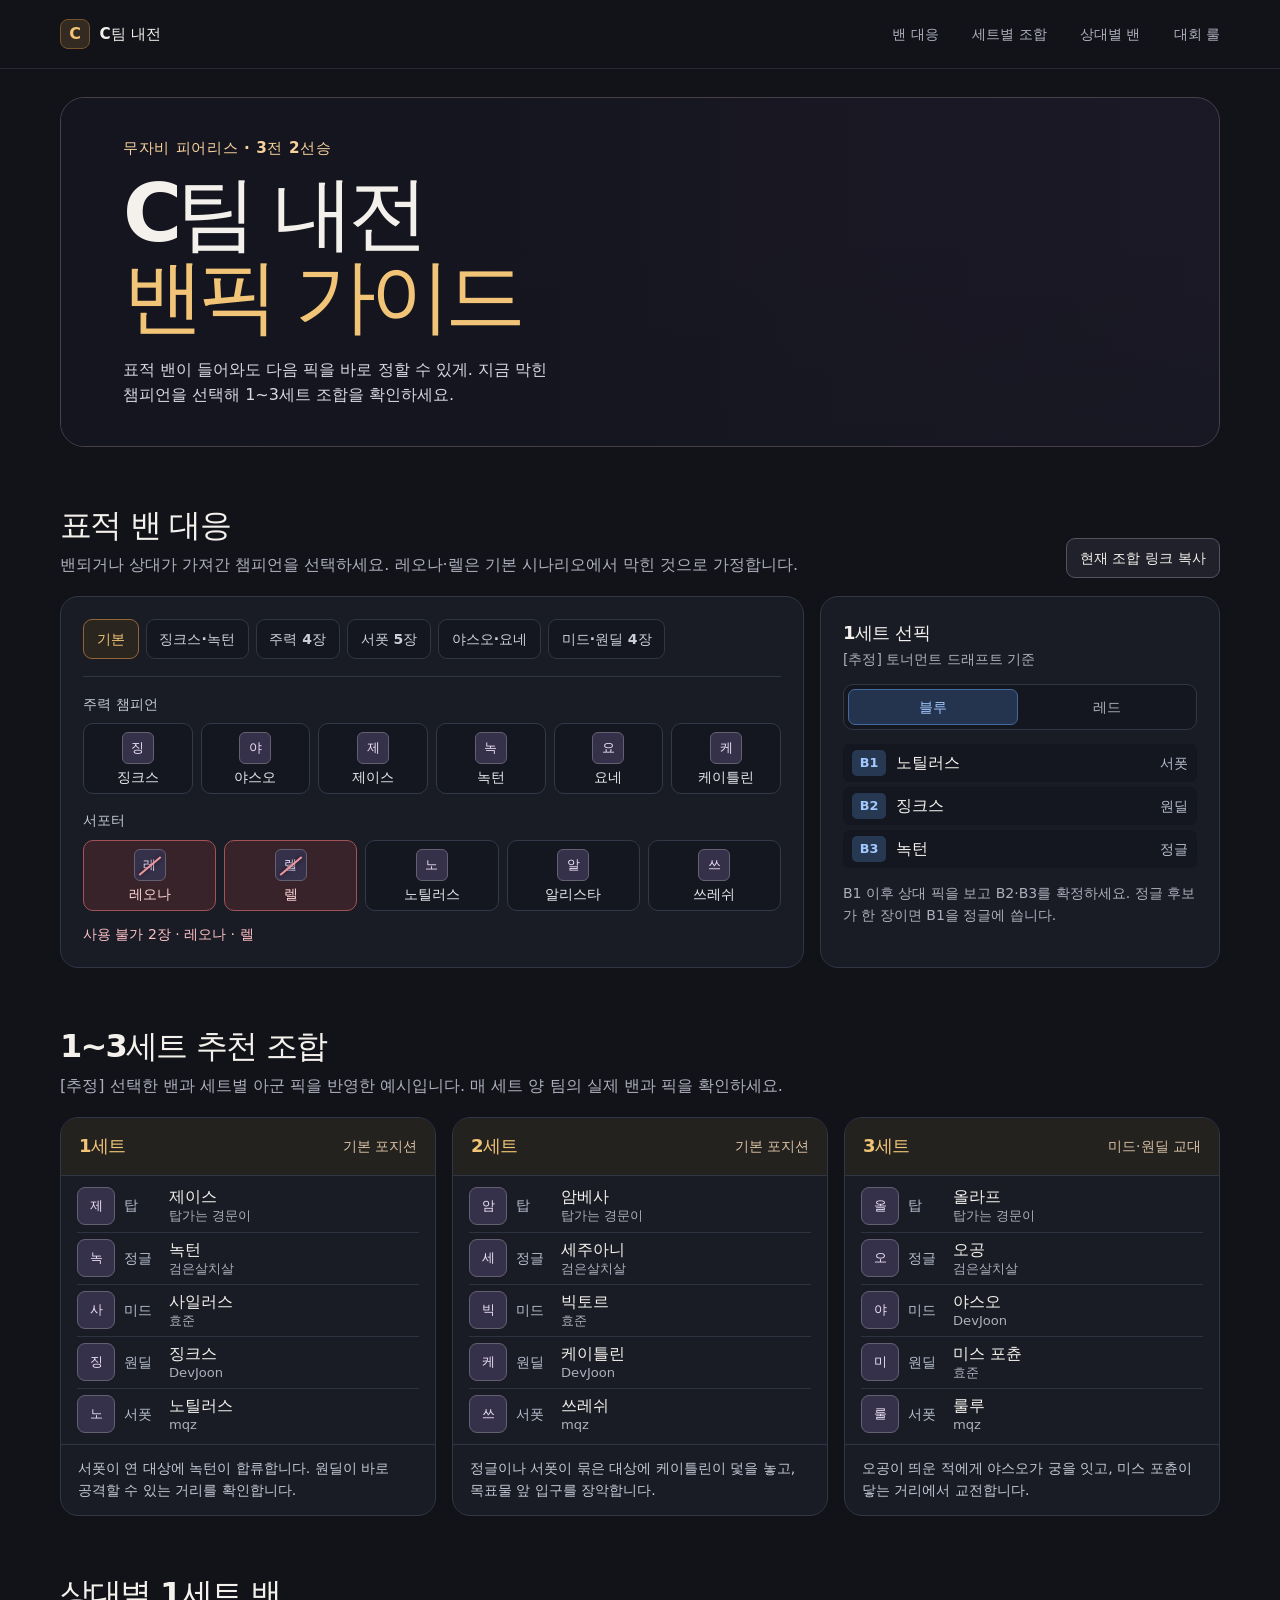
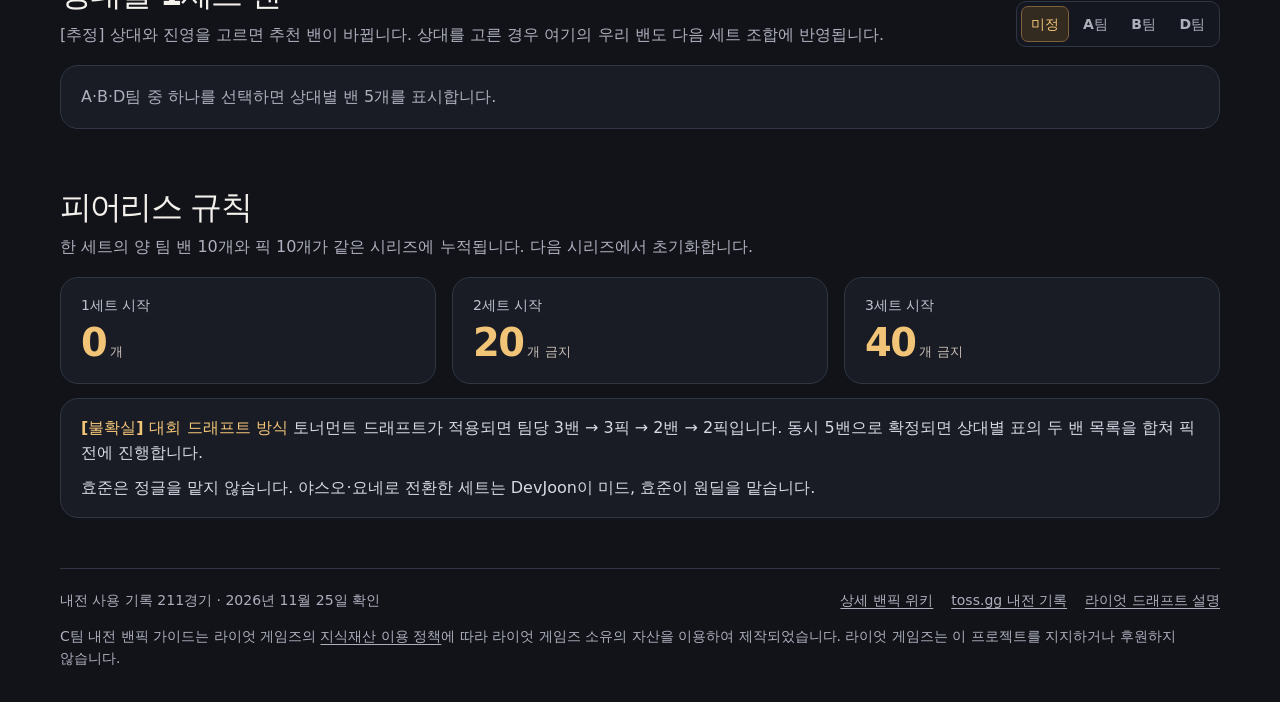
==== index.html @ bf9c8294 "Publish interactive C-team draft guide" ====
<!doctype html>
<html lang="ko">
<head>
  <meta charset="utf-8">
  <meta name="viewport" content="width=device-width, initial-scale=1">
  <meta name="description" content="C팀 내전 무자비 피어리스 밴픽 가이드. 표적 밴에 따른 대체 픽과 블루·레드 선픽, 3세트 조합을 확인하세요.">
  <meta name="theme-color" content="#111319">
  <title>C팀 내전 밴픽 가이드</title>
  <link rel="stylesheet" href="./styles.css">
  <script type="module" src="./app.mjs"></script>
</head>
<body>
  <header class="site-header">
    <div class="container header-inner">
      <a href="#top" class="wordmark"><span class="team-symbol" aria-hidden="true">C</span> C팀 내전</a>
      <nav aria-label="페이지 목차">
        <a href="#simulator">밴 대응</a>
        <a href="#lineups">세트별 조합</a>
        <a href="#opponents">상대별 밴</a>
        <a href="#rules">대회 룰</a>
      </nav>
    </div>
  </header>

  <main id="top" class="container">
    <section class="hero" aria-labelledby="hero-title">
      <div class="hero-copy">
        <p class="hero-label">무자비 피어리스 · 3전 2선승</p>
        <h1 id="hero-title">C팀 내전<br><span>밴픽 가이드</span></h1>
        <p class="hero-description">표적 밴이 들어와도 다음 픽을 바로 정할 수 있게. 지금 막힌 챔피언을 선택해 1~3세트 조합을 확인하세요.</p>
      </div>
    </section>

    <section class="section" id="simulator" aria-labelledby="sim-title">
      <div class="section-heading">
        <div>
          <h2 id="sim-title">표적 밴 대응</h2>
          <p>밴되거나 상대가 가져간 챔피언을 선택하세요. 레오나·렐은 기본 시나리오에서 막힌 것으로 가정합니다.</p>
        </div>
        <button type="button" class="button button-outline" id="share">현재 조합 링크 복사</button>
      </div>

      <div class="sim-grid">
        <div class="panel controls">
          <div class="preset-bar" id="presets" aria-label="밴 상황 예시"></div>
          <fieldset><legend>주력 챔피언</legend><div id="target-controls" class="champ-controls wide-controls"></div></fieldset>
          <fieldset><legend>서포터</legend><div id="support-controls" class="champ-controls"></div></fieldset>
          <p class="selection-status" id="selection-status" aria-live="polite"></p>
        </div>

        <aside class="panel draft-order" aria-labelledby="order-title">
          <div>
            <h3 id="order-title">1세트 선픽</h3>
            <p class="small muted">[추정] 토너먼트 드래프트 기준</p>
          </div>
          <fieldset><legend class="sr-only">우리 진영</legend><div id="side-controls" class="segmented"></div></fieldset>
          <div id="first-picks"></div>
          <p id="pick-note" class="small muted"></p>
        </aside>
      </div>
      <p id="share-status" class="small muted share-status" role="status"></p>
    </section>

    <section class="section" id="lineups" aria-labelledby="lineups-title">
      <div class="section-heading">
        <div>
          <h2 id="lineups-title">1~3세트 추천 조합</h2>
          <p>[추정] 선택한 밴과 세트별 아군 픽을 반영한 예시입니다. 매 세트 양 팀의 실제 밴과 픽을 확인하세요.</p>
        </div>
      </div>
      <div id="plan" class="plan-grid"></div>
    </section>

    <section class="section opponent-section" id="opponents" aria-labelledby="opponents-title">
      <div class="section-heading">
        <div>
          <h2 id="opponents-title">상대별 1세트 밴</h2>
          <p>[추정] 상대와 진영을 고르면 추천 밴이 바뀝니다. 상대를 고른 경우 여기의 우리 밴도 다음 세트 조합에 반영됩니다.</p>
        </div>
        <fieldset><legend class="sr-only">상대 팀</legend><div id="opponent-controls" class="segmented opponents"></div></fieldset>
      </div>
      <div class="panel opponent-panel" id="opponent-bans"></div>
    </section>

    <section class="section rules-section" id="rules" aria-labelledby="rules-title">
      <div class="section-heading">
        <div>
          <h2 id="rules-title">피어리스 규칙</h2>
          <p>한 세트의 양 팀 밴 10개와 픽 10개가 같은 시리즈에 누적됩니다. 다음 시리즈에서 초기화합니다.</p>
        </div>
      </div>
      <div class="rules-grid">
        <div class="panel rule-count"><span>1세트 시작</span><strong>0<span>개</span></strong></div>
        <div class="panel rule-count"><span>2세트 시작</span><strong>20<span>개 금지</span></strong></div>
        <div class="panel rule-count"><span>3세트 시작</span><strong>40<span>개 금지</span></strong></div>
      </div>
      <div class="panel rule-detail">
        <p><strong>[불확실] 대회 드래프트 방식</strong> 토너먼트 드래프트가 적용되면 팀당 3밴 → 3픽 → 2밴 → 2픽입니다. 동시 5밴으로 확정되면 상대별 표의 두 밴 목록을 합쳐 픽 전에 진행합니다.</p>
        <p>효준은 정글을 맡지 않습니다. 야스오·요네로 전환한 세트는 DevJoon이 미드, 효준이 원딜을 맡습니다.</p>
      </div>
    </section>
    <noscript>밴 대응 시뮬레이터를 사용하려면 브라우저에서 JavaScript를 켜 주세요.</noscript>
  </main>

  <footer class="container footer">
    <p>내전 사용 기록 211경기 · 2026년 11월 25일 확인</p>
    <div class="source-links">
      <a href="https://github.com/mqzkim/c-team-draft/blob/main/guide.md">상세 밴픽 위키</a>
      <a href="https://toss-gg.pages.dev/sr">toss.gg 내전 기록</a>
      <a href="https://www.leagueoflegends.com/en-sg/news/dev/dev-the-return-of-ranked-5s/">라이엇 드래프트 설명</a>
    </div>
    <p class="asset-notice">C팀 내전 밴픽 가이드는 라이엇 게임즈의 <a href="https://www.riotgames.com/ko/legal">지식재산 이용 정책</a>에 따라 라이엇 게임즈 소유의 자산을 이용하여 제작되었습니다. 라이엇 게임즈는 이 프로젝트를 지지하거나 후원하지 않습니다.</p>
  </footer>
</body>
</html>
---- styles.css ----
:root {
  color-scheme: dark;
  --background: #111319;
  --panel: #191c25;
  --panel-deep: #141720;
  --line: #303644;
  --ink: #f4f1ec;
  --muted: #aeafbd;
  --gold: #f2c477;
  --gold-soft: #d7a967;
  --blue: #a2c8ff;
  --red: #ffadb4;
  --radius: 18px;
  font-family: Pretendard, "Noto Sans KR", "Apple SD Gothic Neo", "Malgun Gothic", system-ui, sans-serif;
  background: var(--background);
  color: var(--ink);
  font-size: 100%;
  font-synthesis: none;
}
*, *::before, *::after { box-sizing: border-box; }
html { scroll-behavior: smooth; scroll-padding-top: 1.25rem; }
body { margin: 0; line-height: 1.6; }
p, h1, h2, h3, ul, ol { margin: 0; }
fieldset { padding: 0; margin: 0; border: 0; min-inline-size: 0; }
legend { padding: 0; }
button { font: inherit; color: inherit; cursor: pointer; }
a { color: inherit; text-underline-offset: .22em; }
:focus-visible { outline: 2px solid var(--gold); outline-offset: 4px; }
.container { width: min(1160px, calc(100% - 64px)); margin-inline: auto; }
.sr-only { position: absolute; width: 1px; height: 1px; padding: 0; margin: -1px; clip-path: inset(50%); overflow: hidden; white-space: nowrap; border: 0; }
.site-header { min-height: 68px; border-bottom: 1px solid #252a34; }
.header-inner { min-height: inherit; display: flex; align-items: center; justify-content: space-between; gap: 18px; }
.wordmark { display: inline-flex; align-items: center; gap: .6rem; font-size: .95rem; font-weight: 780; text-decoration: none; white-space: nowrap; }
.team-symbol { display: grid; place-content: center; width: 30px; height: 30px; background: #332b21; color: var(--gold); border: 1px solid #77542c; border-radius: 8px; font-size: 1rem; font-weight: 900; }
.site-header nav { display: flex; align-items: center; gap: clamp(12px, 2.6vw, 34px); font-size: .875rem; }
.site-header nav a { color: var(--muted); text-decoration: none; white-space: nowrap; }
.site-header nav a:hover { color: var(--ink); }
.hero {
  margin-top: 28px; min-height: 335px; display: flex; align-items: center; position: relative; isolation: isolate;
  overflow: hidden; border: 1px solid #47404b; border-radius: 24px;
  background: #1b1926;
}
.hero::before {
  content: ""; position: absolute; z-index: -2; inset: 0 0 0 28%;
  background: url("https://ddragon.leagueoflegends.com/cdn/img/champion/splash/Jinx_0.jpg") 72% 37% / cover no-repeat;
}
.hero::after {
  content: ""; position: absolute; z-index: -1; inset: 0;
  background: linear-gradient(90deg, #14151e 3%, #14151ef0 34%, #14151e53 68%, #14151e0a 100%),
    linear-gradient(0deg, #1617229c, #1617220c 58%);
}
.hero-copy { padding: 38px clamp(24px, 5vw, 62px); }
.hero-label { color: #f7d29d; font-weight: 670; letter-spacing: .04em; font-size: .95rem; margin-bottom: 12px; }
.hero h1 { font-size: clamp(2.7rem, 6.3vw, 5.3rem); letter-spacing: -.075em; line-height: 1.02; font-weight: 850; }
.hero h1 span { color: var(--gold); }
.hero-description { max-width: 430px; margin-top: 20px; color: #d9d8e3; font-size: 1rem; word-break: keep-all; }
.section { margin-top: 58px; }
.section-heading { display: flex; align-items: end; justify-content: space-between; gap: 16px; margin-bottom: 18px; }
h2 { font-size: clamp(1.5rem, 3vw, 2rem); line-height: 1.25; letter-spacing: -.055em; font-weight: 820; }
.section-heading p { margin-top: .45rem; color: var(--muted); word-break: keep-all; }
.panel { background: var(--panel); border: 1px solid var(--line); border-radius: var(--radius); }
.sim-grid { display: grid; grid-template-columns: minmax(0, 1.86fr) minmax(0, 1fr); gap: 16px; }
.controls, .draft-order { padding: 22px; }
.preset-bar { display: flex; flex-wrap: wrap; gap: 7px; padding-bottom: 17px; margin-bottom: 16px; border-bottom: 1px solid var(--line); }
.button { display: inline-flex; align-items: center; justify-content: center; gap: .4rem; min-height: 40px; padding: .35rem .8rem; border-radius: 9px; font-size: .875rem; font-weight: 700; }
.button-outline { border: 1px solid #555262; background: #21212b; white-space: nowrap; }
.button-outline:hover { border-color: var(--gold-soft); }
.preset { border: 1px solid var(--line); background: var(--panel-deep); color: #cdd0db; }
.preset:hover, .preset[aria-pressed="true"] { border-color: #916637; color: var(--gold); background: #2b251f; }
.controls fieldset + fieldset { margin-top: 15px; }
.controls legend { margin-bottom: 8px; font-size: .875rem; font-weight: 700; color: #c4c9d6; }
.champ-controls { display: grid; grid-template-columns: repeat(5, minmax(0, 1fr)); gap: 8px; }
.wide-controls { grid-template-columns: repeat(6, minmax(0, 1fr)); }
.champ-toggle { display: flex; flex-direction: column; align-items: center; justify-content: center; gap: 5px; padding: 8px 2px 6px; min-height: 71px; min-width: 0; background: var(--panel-deep); border: 1px solid #333948; border-radius: 10px; color: #e6e8ee; line-height: 1.25; font-size: .875rem; font-weight: 680; }
.champ-toggle:hover { border-color: var(--gold-soft); }
.champ-toggle[aria-pressed="true"] { border-color: #a25358; background: #372329; color: #ffd5d7; }
.champ-toggle[aria-pressed="true"] .portrait::after { content: ""; position: absolute; background: #f1979e; height: 2px; left: 1px; right: 1px; top: 50%; transform: rotate(-40deg); box-shadow: 0 0 4px #1b0c16; }
.portrait { display: grid; place-items: center; position: relative; flex: none; width: 38px; height: 38px; overflow: hidden; background: #36314a; color: #efe1fa; border: 1px solid #656071; border-radius: 8px; font-size: .825rem; font-weight: 700; }
.champ-toggle .portrait, .ban-item .portrait { width: 32px; height: 32px; border-radius: 6px; }
.portrait img { position: absolute; inset: 0; width: 100%; height: 100%; object-fit: cover; }
.selection-status { margin-top: 12px; color: #ffc0c5; font-size: .875rem; }
.draft-order { display: flex; flex-direction: column; gap: 14px; }
h3 { color: var(--ink); font-size: 1.125rem; letter-spacing: -.035em; font-weight: 780; }
.small { font-size: .875rem; }
.muted { color: var(--muted); }
.segmented { display: flex; flex-wrap: wrap; padding: 4px; gap: 4px; border: 1px solid var(--line); border-radius: 10px; background: var(--panel-deep); }
.segmented button { flex: 1; min-height: 36px; border: 1px solid transparent; border-radius: 7px; background: transparent; color: var(--muted); font-weight: 740; font-size: .875rem; padding: .2rem .55rem; white-space: nowrap; }
.segmented button:hover { color: var(--ink); }
.segmented [aria-pressed="true"] { color: var(--gold); border-color: #80623d; background: #332a20; }
.segmented [data-side="blue"][aria-pressed="true"] { color: var(--blue); border-color: #436a9d; background: #24334e; }
.segmented [data-side="red"][aria-pressed="true"] { color: var(--red); border-color: #8b515d; background: #3b2734; }
.pick-order { list-style: none; padding: 0; display: grid; gap: 5px; }
.pick-order li { display: flex; align-items: center; gap: 10px; min-height: 38px; padding: 5px 9px; background: var(--panel-deep); border-radius: 7px; }
.slot { background: #273853; color: var(--blue); font-weight: 740; font-size: .8rem; width: 34px; padding: 3px; border-radius: 5px; text-align: center; flex: none; }
.slot.red { background: #462c39; color: var(--red); }
.pick-order .lane-name { margin-left: auto; text-align: right; }
.share-status:empty { display: none; }
.share-status { margin-top: .55rem; }
.share-field { width: min(100%, 32rem); padding: .5rem .65rem; background: var(--panel-deep); color: var(--ink); border: 1px solid var(--line); border-radius: 8px; font: inherit; }
.plan-grid { display: grid; grid-template-columns: repeat(3, minmax(0, 1fr)); gap: 16px; }
.lineup { overflow: hidden; min-width: 0; display: flex; flex-direction: column; }
.lineup header { display: flex; color: var(--gold); align-items: center; justify-content: space-between; gap: 8px; padding: 14px 18px; border-bottom: 1px solid var(--line); background: #24221f; }
.lineup h3 { color: var(--gold); }
.lineup header span { color: #d9c2a5; font-size: .875rem; }
.lineup ul { list-style: none; padding: 4px 16px; }
.lineup li { display: flex; align-items: center; gap: 9px; min-height: 52px; padding: 6px 0; }
.lineup li + li { border-top: 1px solid #2e3341; }
.lane-name { color: #b8bece; font-size: .875rem; flex: none; }
.lineup .lane-name { min-width: 2.25rem; }
.pick-copy { min-width: 0; display: flex; flex-direction: column; justify-content: center; line-height: 1.35; }
.pick-copy strong { font-size: .98rem; word-break: keep-all; }
.pick-copy small { color: var(--muted); font-size: .82rem; overflow-wrap: anywhere; }
.lineup-note { padding: 12px 17px 14px; margin-top: auto; color: #c4c8d5; font-size: .875rem; border-top: 1px solid var(--line); word-break: keep-all; }
.opponent-panel { display: grid; grid-template-columns: 1fr 1fr; padding: 18px 20px; gap: 16px 24px; }
.opponent-panel.no-opponent { grid-template-columns: 1fr; }
.opponent-panel .opponent-note { grid-column: 1 / -1; color: var(--muted); word-break: keep-all; }
.ban-group + .ban-group { border-left: 1px solid var(--line); padding-left: 24px; }
.ban-list { display: flex; flex-wrap: wrap; list-style: none; gap: 7px; margin-top: 10px; padding: 0; }
.ban-item { display: inline-flex; align-items: center; gap: 8px; font-size: .875rem; background: var(--panel-deep); padding: 5px 8px 5px 5px; border: 1px solid var(--line); border-radius: 8px; }
.rules-grid { display: grid; grid-template-columns: repeat(3, minmax(0, 1fr)); gap: 16px; }
.rule-count { padding: 16px 20px; display: grid; gap: 2px; }
.rule-count > span { color: #bec2d0; font-size: .875rem; }
.rule-count strong { color: var(--gold); font-size: clamp(1.7rem, 3vw, 2.5rem); line-height: 1.25; letter-spacing: -.04em; }
.rule-count strong span { font-size: .84rem; font-weight: 600; color: #c9c0b7; margin-left: .25rem; letter-spacing: normal; }
.rule-detail { margin-top: 14px; padding: 16px 20px; color: #d6d8e3; word-break: keep-all; }
.rule-detail p + p { margin-top: 9px; }
.rule-detail strong { color: var(--gold); }
.footer { display: flex; flex-wrap: wrap; align-items: start; justify-content: space-between; gap: 14px 30px; margin-top: 50px; padding: 20px 0 32px; border-top: 1px solid var(--line); color: var(--muted); font-size: .875rem; }
.source-links { display: flex; flex-wrap: wrap; gap: 4px 18px; }
.asset-notice { flex-basis: 100%; word-break: keep-all; }

@media (max-width: 870px) {
  .container { width: calc(100% - 36px); }
  .sim-grid { grid-template-columns: minmax(0, 1.65fr) minmax(0, 1fr); gap: 12px; }
  .controls, .draft-order { padding: 15px; }
  .plan-grid { gap: 10px; }
  .lineup ul { padding-inline: 10px; }
  .lineup li { gap: 6px; }
}
@media (max-width: 680px) {
  .container { width: calc(100% - 28px); }
  .site-header { min-height: 55px; }
  .header-inner { gap: 9px; }
  .wordmark { gap: .35rem; font-size: .82rem; }
  .team-symbol { width: 24px; height: 24px; }
  .site-header nav { gap: 9px; font-size: .75rem; }
  .hero { margin-top: 18px; min-height: 288px; border-radius: 16px; }
  .hero-copy { padding: 24px 18px; }
  .hero::before { inset: 0; background-position: 66% 40%; }
  .hero::after { background: linear-gradient(90deg, #14151eef 7%, #14151eb0 47%, #14151e28), linear-gradient(0deg, #14151ed6, transparent 74%); }
  .hero-label { font-size: .85rem; }
  .hero-description { max-width: 270px; font-size: .9375rem; }
  .section { margin-top: 42px; }
  .section-heading { flex-wrap: wrap; align-items: start; gap: 10px; margin-bottom: 14px; }
  .section-heading p { font-size: .9375rem; }
  .sim-grid, .plan-grid { grid-template-columns: 1fr; gap: 12px; }
  .controls, .draft-order { padding: 15px 12px; }
  .champ-controls { gap: 5px; }
  .champ-toggle { font-size: .81rem; }
  .lineup ul { padding-inline: 15px; }
  .lineup li { gap: 9px; }
  .opponent-panel { grid-template-columns: 1fr; padding: 16px 14px; }
  .ban-group + .ban-group { padding: 12px 0 0; border-left: 0; border-top: 1px solid var(--line); }
  .rules-grid { gap: 6px; }
  .rule-count { padding: 10px 9px; }
  .rule-count strong span { font-size: .75rem; }
  .footer { flex-direction: column; margin-top: 38px; }
}
@media (max-width: 360px) {
  .container { width: calc(100% - 20px); }
  .site-header nav { gap: 5px; }
  .team-symbol { display: none; }
  .controls, .draft-order { padding-inline: 9px; }
}
@media (max-width: 475px) {
  .wide-controls { grid-template-columns: repeat(3, minmax(0, 1fr)); }
}
@media (prefers-reduced-motion: reduce) { html { scroll-behavior: auto; } }
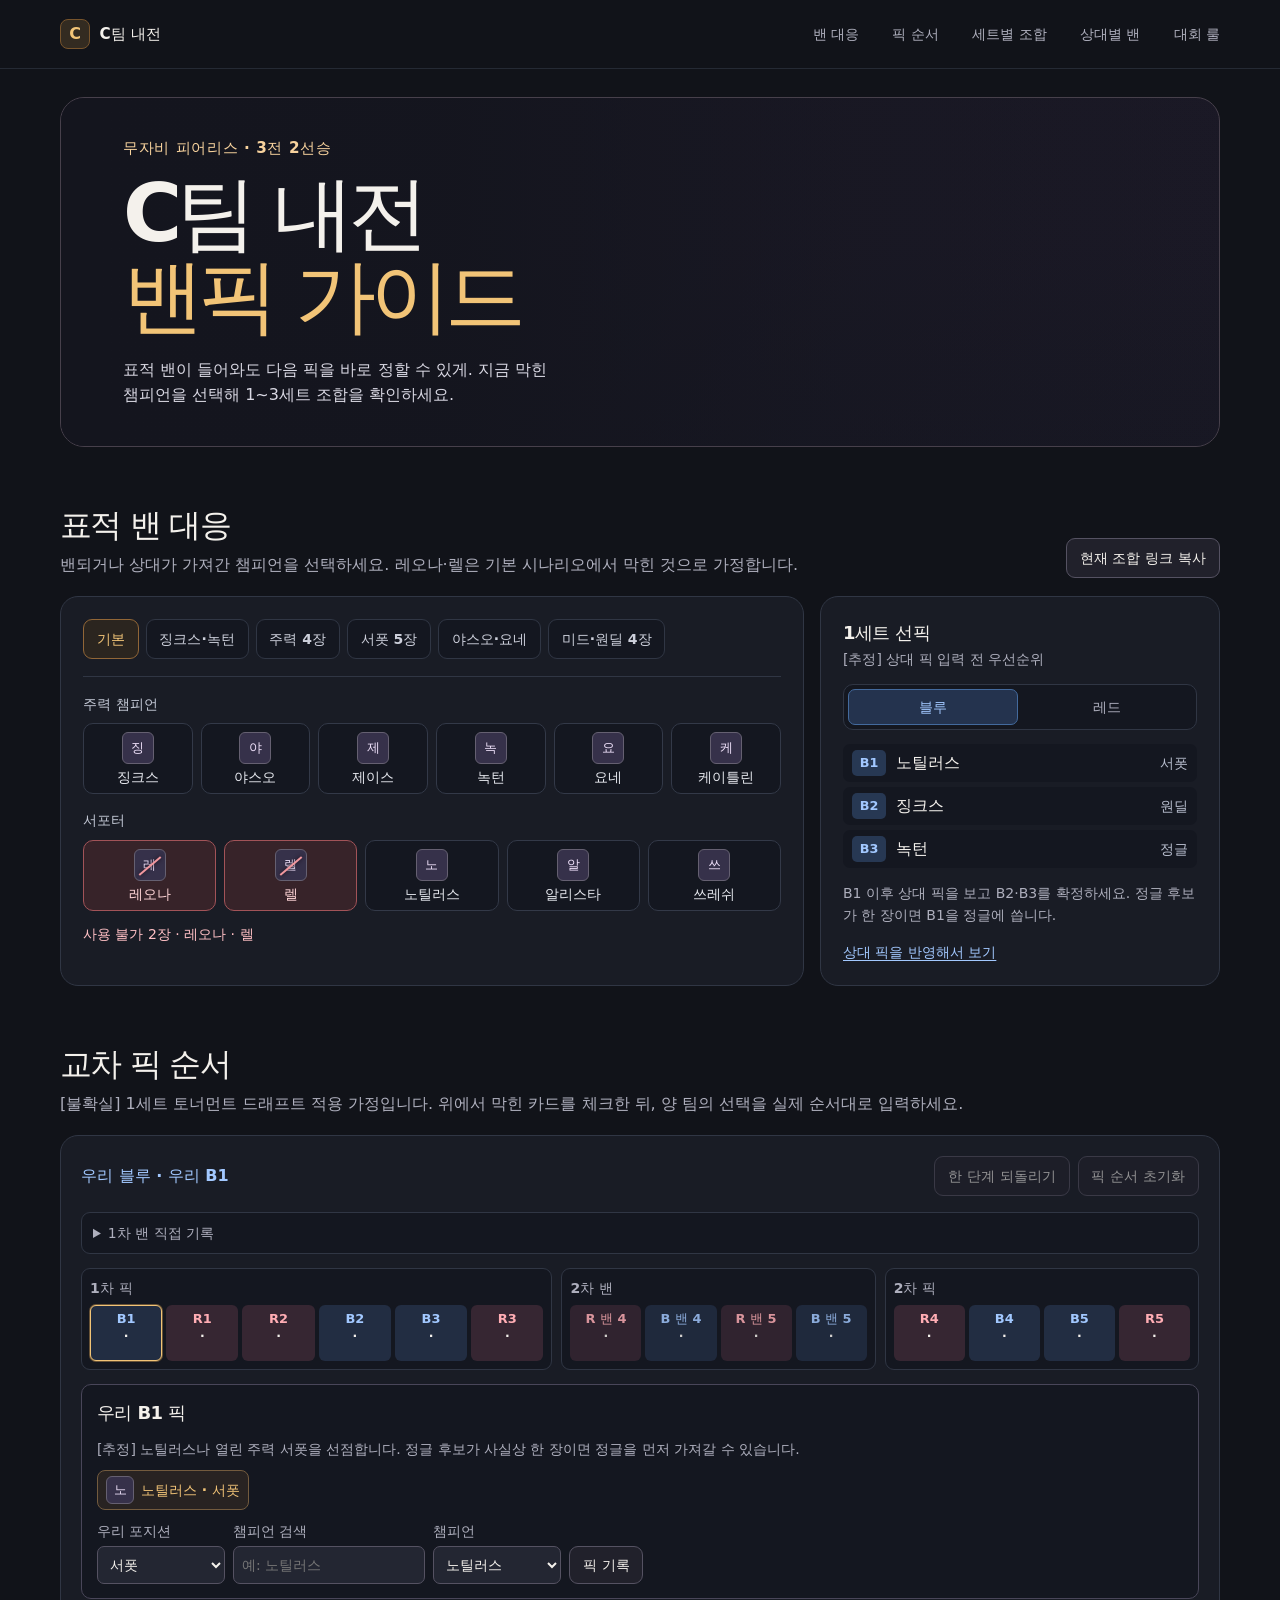
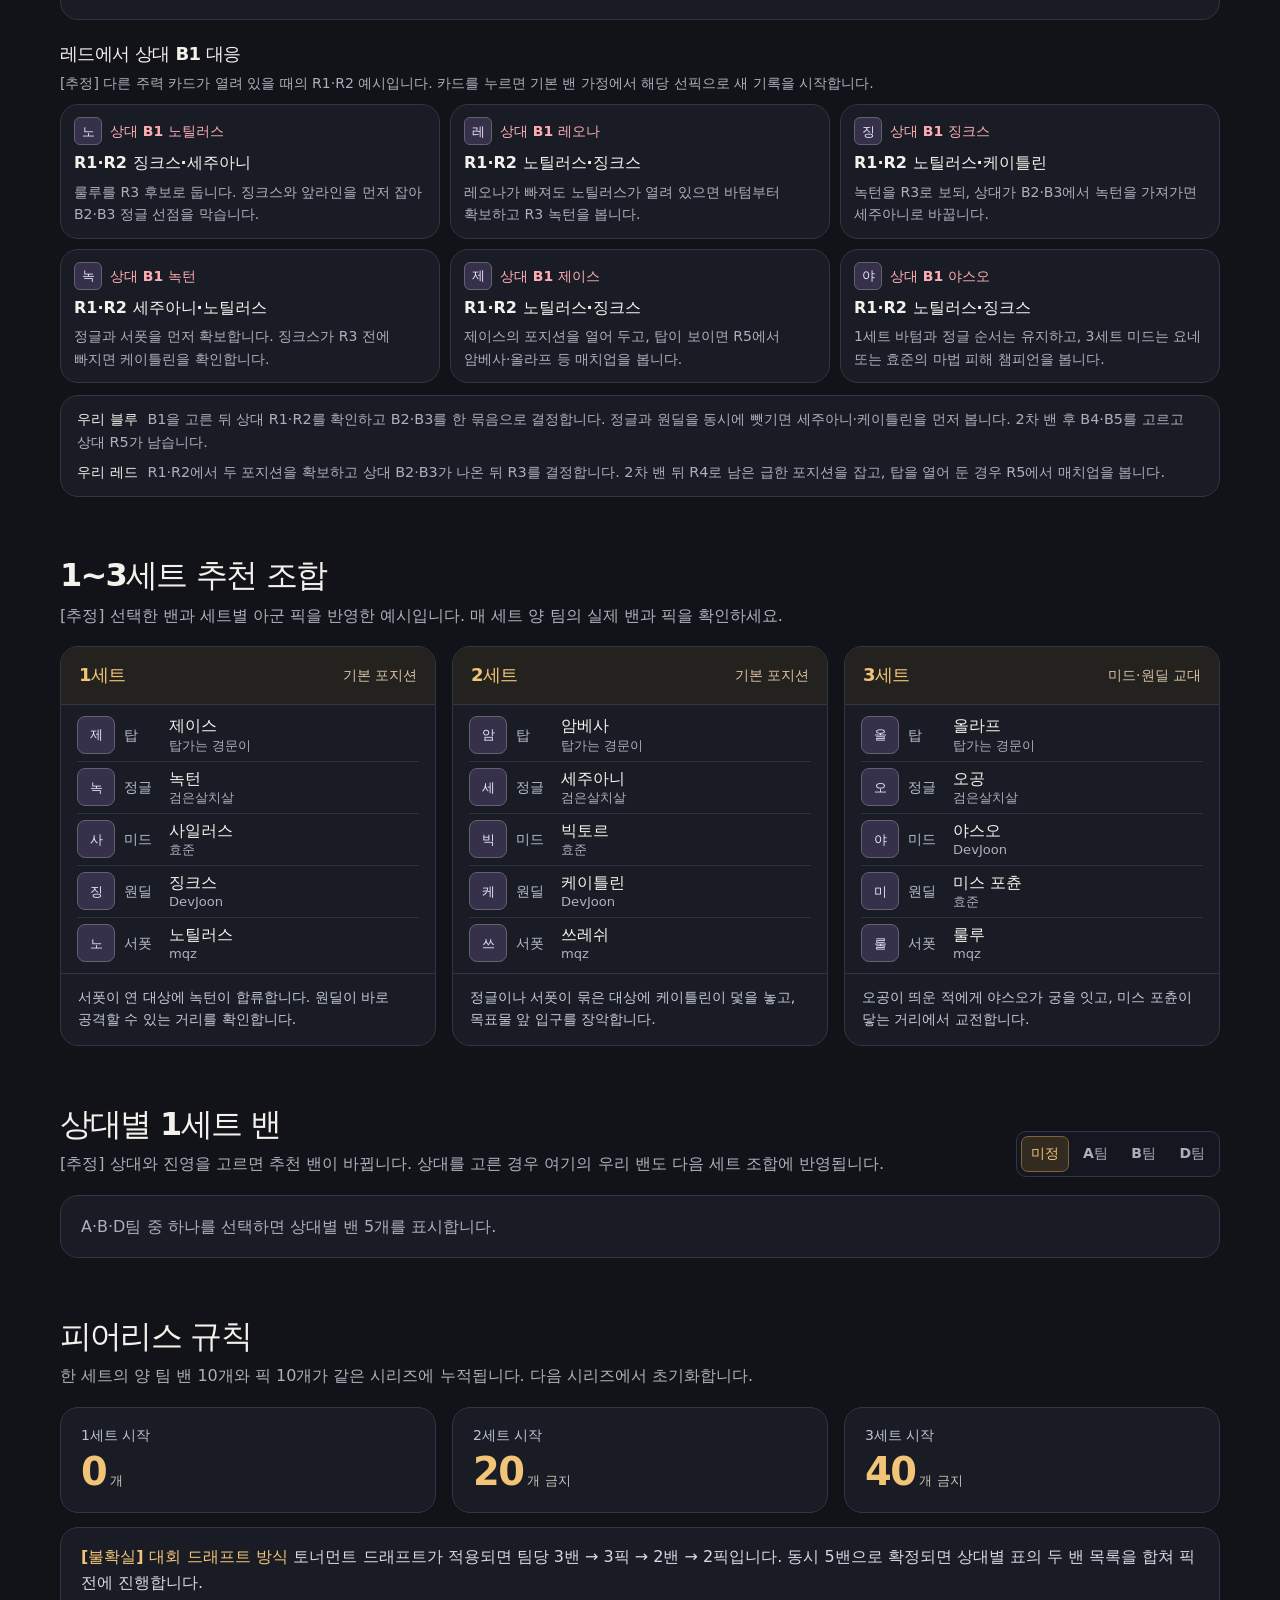
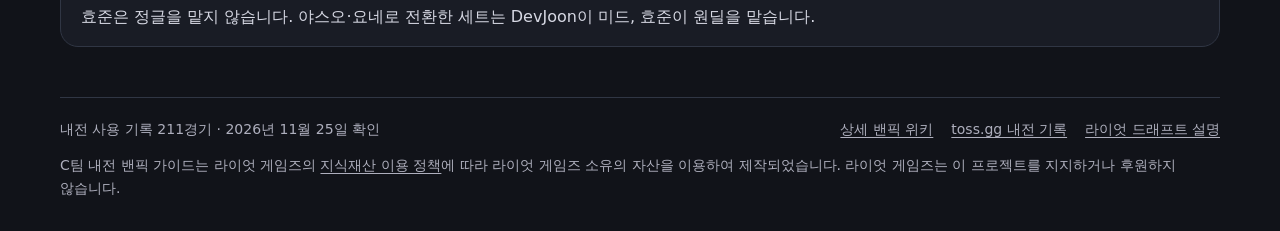
==== commit 638c411d: "Add opponent-aware tournament draft sequencing" ====
--- a/index.html
+++ b/index.html
@@ -6,8 +6,8 @@
   <meta name="description" content="C팀 내전 무자비 피어리스 밴픽 가이드. 표적 밴에 따른 대체 픽과 블루·레드 선픽, 3세트 조합을 확인하세요.">
   <meta name="theme-color" content="#111319">
   <title>C팀 내전 밴픽 가이드</title>
-  <link rel="stylesheet" href="./styles.css">
-  <script type="module" src="./app.mjs"></script>
+  <link rel="stylesheet" href="./styles.css?v=2">
+  <script type="module" src="./app.mjs?v=2"></script>
 </head>
 <body>
   <header class="site-header">
@@ -15,6 +15,7 @@
       <a href="#top" class="wordmark"><span class="team-symbol" aria-hidden="true">C</span> C팀 내전</a>
       <nav aria-label="페이지 목차">
         <a href="#simulator">밴 대응</a>
+        <a href="#cross-draft">픽 순서</a>
         <a href="#lineups">세트별 조합</a>
         <a href="#opponents">상대별 밴</a>
         <a href="#rules">대회 룰</a>
@@ -51,14 +52,53 @@
         <aside class="panel draft-order" aria-labelledby="order-title">
           <div>
             <h3 id="order-title">1세트 선픽</h3>
-            <p class="small muted">[추정] 토너먼트 드래프트 기준</p>
+            <p class="small muted">[추정] 상대 픽 입력 전 우선순위</p>
           </div>
           <fieldset><legend class="sr-only">우리 진영</legend><div id="side-controls" class="segmented"></div></fieldset>
           <div id="first-picks"></div>
           <p id="pick-note" class="small muted"></p>
+          <a class="small cross-link" href="#cross-draft">상대 픽을 반영해서 보기</a>
         </aside>
       </div>
       <p id="share-status" class="small muted share-status" role="status"></p>
+    </section>
+
+    <section class="section" id="cross-draft" aria-labelledby="cross-title">
+      <div class="section-heading">
+        <div>
+          <h2 id="cross-title">교차 픽 순서</h2>
+          <p>[불확실] 1세트 토너먼트 드래프트 적용 가정입니다. 위에서 막힌 카드를 체크한 뒤, 양 팀의 선택을 실제 순서대로 입력하세요.</p>
+        </div>
+      </div>
+      <div class="panel cross-panel">
+        <div class="cross-top">
+          <span id="cross-side" class="side-badge"></span>
+          <div class="cross-toolbar">
+            <button class="button button-outline" type="button" id="undo-move">한 단계 되돌리기</button>
+            <button class="button button-outline" type="button" id="reset-moves">픽 순서 초기화</button>
+          </div>
+        </div>
+        <details class="initial-bans">
+          <summary>1차 밴 직접 기록</summary>
+          <div class="initial-bans-content">
+            <label class="watch-toggle"><input type="checkbox" id="apply-watch">상대별 추천 1차 밴을 먼저 반영</label>
+            <div id="extra-bans-picker"></div>
+            <div id="extra-bans" class="cross-toolbar"></div>
+          </div>
+        </details>
+        <div id="draft-roadmap" class="draft-roadmap" aria-label="양 팀 드래프트 순서"></div>
+        <div id="draft-action" class="draft-action"></div>
+        <p id="draft-status" class="small muted" role="status"></p>
+      </div>
+      <div class="opening-cases" aria-labelledby="opening-title">
+        <h3 id="opening-title">레드에서 상대 B1 대응</h3>
+        <p class="small muted">[추정] 다른 주력 카드가 열려 있을 때의 R1·R2 예시입니다. 카드를 누르면 기본 밴 가정에서 해당 선픽으로 새 기록을 시작합니다.</p>
+        <div id="opening-cases" class="case-grid"></div>
+      </div>
+      <div class="panel cross-notes">
+        <p><strong>우리 블루</strong> B1을 고른 뒤 상대 R1·R2를 확인하고 B2·B3를 한 묶음으로 결정합니다. 정글과 원딜을 동시에 뺏기면 세주아니·케이틀린을 먼저 봅니다. 2차 밴 후 B4·B5를 고르고 상대 R5가 남습니다.</p>
+        <p><strong>우리 레드</strong> R1·R2에서 두 포지션을 확보하고 상대 B2·B3가 나온 뒤 R3를 결정합니다. 2차 밴 뒤 R4로 남은 급한 포지션을 잡고, 탑을 열어 둔 경우 R5에서 매치업을 봅니다.</p>
+      </div>
     </section>
 
     <section class="section" id="lineups" aria-labelledby="lineups-title">
--- a/styles.css
+++ b/styles.css
@@ -176,3 +176,62 @@
   .wide-controls { grid-template-columns: repeat(3, minmax(0, 1fr)); }
 }
 @media (prefers-reduced-motion: reduce) { html { scroll-behavior: auto; } }
+
+.cross-link { color: var(--blue); }
+.cross-panel { padding: 20px; }
+.cross-top, .cross-toolbar { display: flex; align-items: center; flex-wrap: wrap; gap: 8px; }
+.cross-top { justify-content: space-between; margin-bottom: 16px; }
+.side-badge { font-weight: 760; color: var(--blue); }
+.side-badge.red { color: var(--red); }
+.initial-bans { padding: 9px 11px; margin-bottom: 14px; border: 1px solid var(--line); background: var(--panel-deep); border-radius: 9px; }
+.initial-bans summary { color: var(--muted); font-size: .875rem; cursor: pointer; }
+.initial-bans-content { display: grid; gap: 9px; margin-top: 10px; }
+.watch-toggle { display: flex; gap: 8px; align-items: center; font-size: .875rem; }
+.watch-toggle input { accent-color: var(--gold); }
+.draft-roadmap { display: grid; grid-template-columns: 1.5fr 1fr 1fr; gap: 9px; }
+.roadmap-phase { min-width: 0; padding: 8px; border: 1px solid var(--line); border-radius: 9px; background: var(--panel-deep); }
+.phase-label { color: var(--muted); display: block; margin-bottom: 5px; font-size: .875rem; font-weight: 720; }
+.phase-slots { padding: 0; list-style: none; display: grid; grid-template-columns: repeat(auto-fit, minmax(54px, 1fr)); gap: 4px; }
+.turn-slot { display: flex; flex-direction: column; align-items: center; gap: 3px; min-height: 56px; min-width: 0; padding: 5px 3px; border: 1px solid transparent; border-radius: 6px; background: #222d42; color: var(--blue); font-weight: 730; font-size: .81rem; text-align: center; line-height: 1.2; word-break: keep-all; }
+.turn-slot.red { background: #362632; color: var(--red); }
+.turn-slot.is-ban { border-style: dashed; opacity: .84; }
+.turn-slot[aria-current="step"] { border-color: var(--gold); box-shadow: 0 0 0 1px #6a5437; opacity: 1; }
+.turn-slot strong { font-size: .78rem; color: var(--ink); font-weight: 650; overflow-wrap: anywhere; }
+.draft-action { display: grid; align-items: start; gap: 10px; padding: 14px 15px; margin-top: 14px; border: 1px solid #494659; border-radius: 10px; background: var(--panel-deep); }
+.draft-action .small { word-break: keep-all; }
+.draft-options { display: flex; flex-wrap: wrap; gap: 7px; padding: 0; list-style: none; }
+.draft-option, .draft-pick-button { display: inline-flex; align-items: center; gap: 7px; border-radius: 8px; background: #282322; color: var(--gold); border: 1px solid #735b3e; padding: 5px 8px; font-size: .875rem; font-weight: 650; }
+.draft-pick-button .portrait, .draft-option .portrait, .case-head .portrait { height: 28px; width: 28px; border-radius: 6px; }
+.direct-picker { display: flex; align-items: end; flex-wrap: wrap; gap: 8px; }
+.direct-picker label { font-size: .875rem; color: var(--muted); display: grid; min-width: min(8rem, 100%); gap: 4px; }
+.direct-picker label input, .direct-picker select {
+  color: var(--ink); border: 1px solid #555262; border-radius: 7px; padding: .38rem .5rem;
+  min-height: 38px; max-width: 100%; width: 100%; font: inherit; background: #232632;
+}
+.direct-picker button { min-height: 38px; }
+.draft-action [disabled], .cross-toolbar [disabled] { opacity: .55; cursor: default; }
+#draft-status:empty { display: none; }
+#draft-status { margin-top: 8px; }
+.opening-cases { margin-top: 20px; }
+.opening-cases > p { margin: 3px 0 10px; }
+.case-grid { display: grid; grid-template-columns: repeat(3, minmax(0, 1fr)); gap: 10px; }
+.case-button { display: grid; gap: 5px; align-content: start; text-align: left; padding: 12px 13px; word-break: keep-all; }
+.case-button:hover { border-color: var(--gold-soft); }
+.case-head { display: flex; gap: 8px; align-items: center; font-size: .875rem; font-weight: 700; color: var(--red); }
+.case-response { color: var(--ink); font-weight: 740; }
+.cross-notes { padding: 12px 16px; margin-top: 12px; display: grid; gap: 7px; }
+.cross-notes p { font-size: .9rem; color: var(--muted); word-break: keep-all; }
+.cross-notes strong { color: var(--ink); margin-right: .3rem; }
+@media (max-width: 850px) {
+  .draft-roadmap { grid-template-columns: 1fr; }
+  .case-grid { grid-template-columns: repeat(2, minmax(0, 1fr)); }
+}
+@media (max-width: 475px) {
+  .cross-panel { padding: 12px; }
+  .case-grid { grid-template-columns: 1fr; }
+  .phase-slots { grid-template-columns: repeat(auto-fit, minmax(43px, 1fr)); }
+  .direct-picker label { flex: 1; }
+}
+@media (max-width: 340px) {
+  .site-header nav { gap: 4px; font-size: .7rem; }
+}
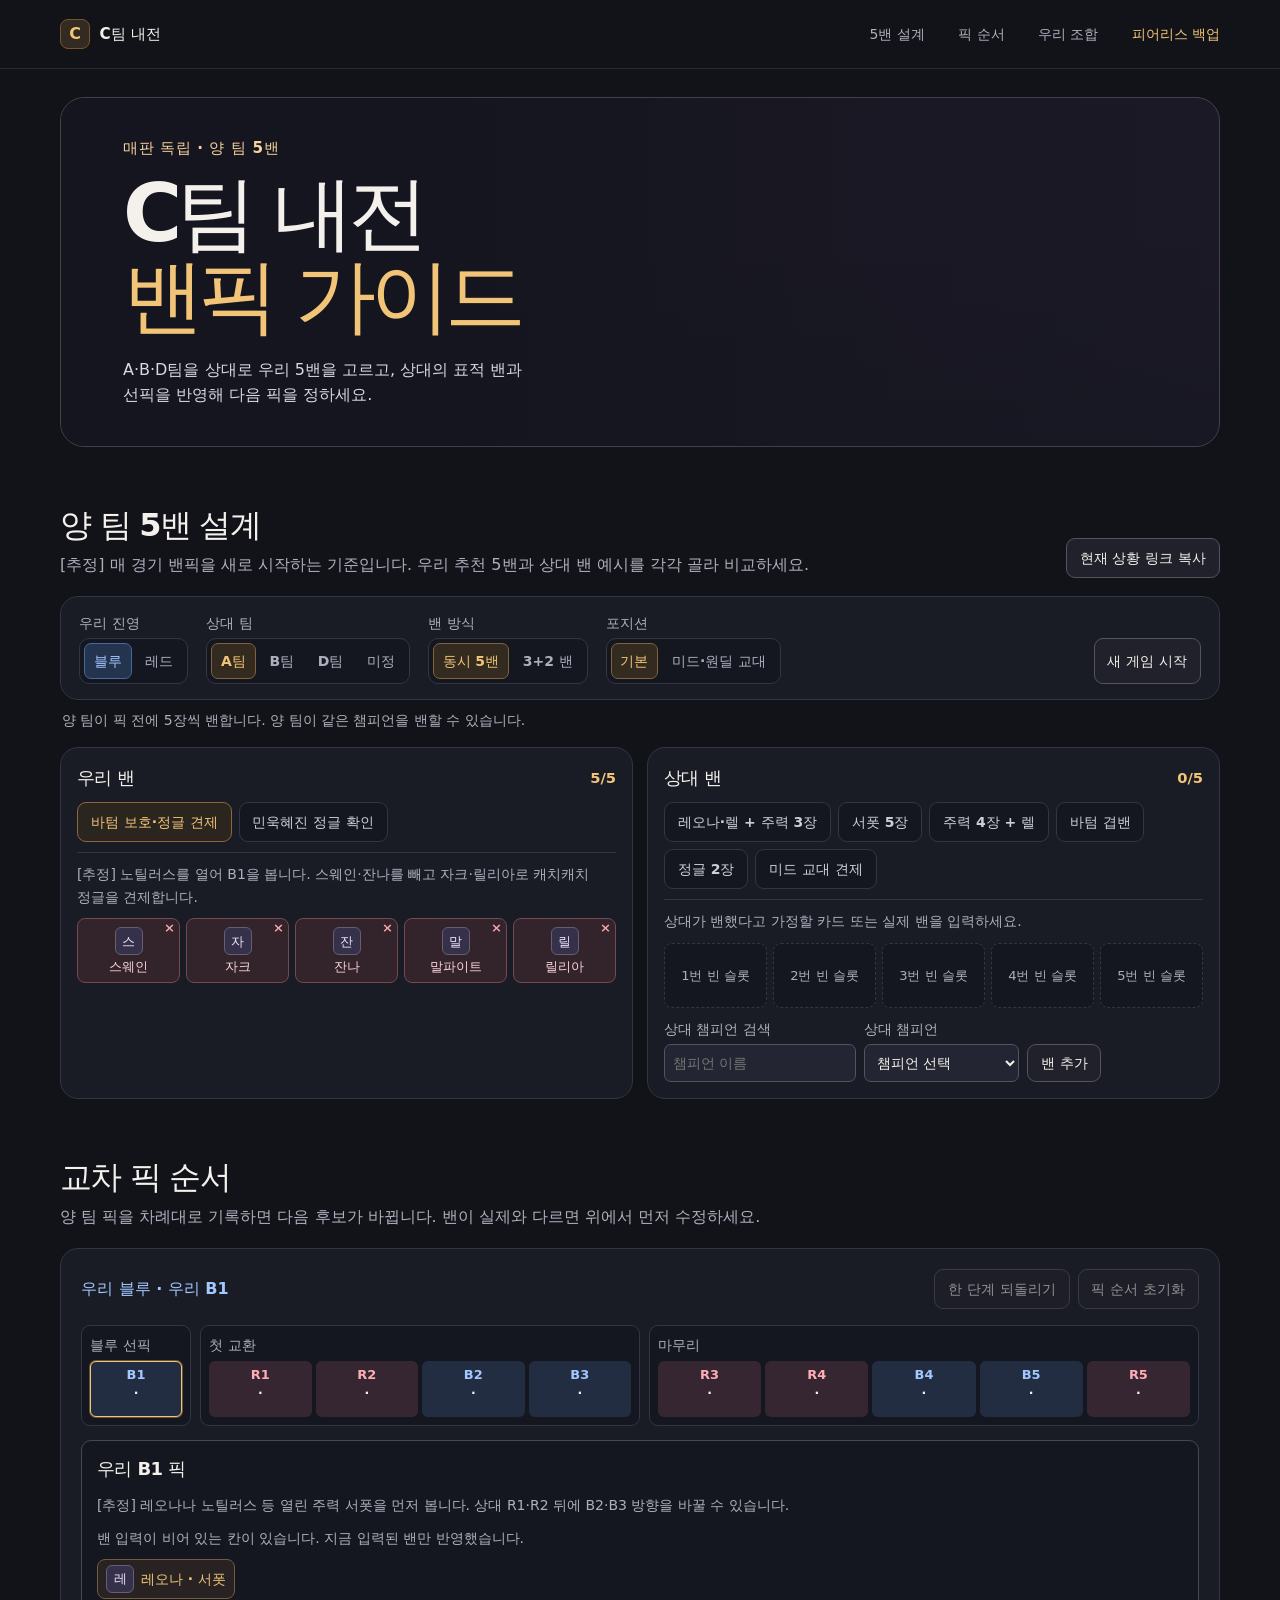
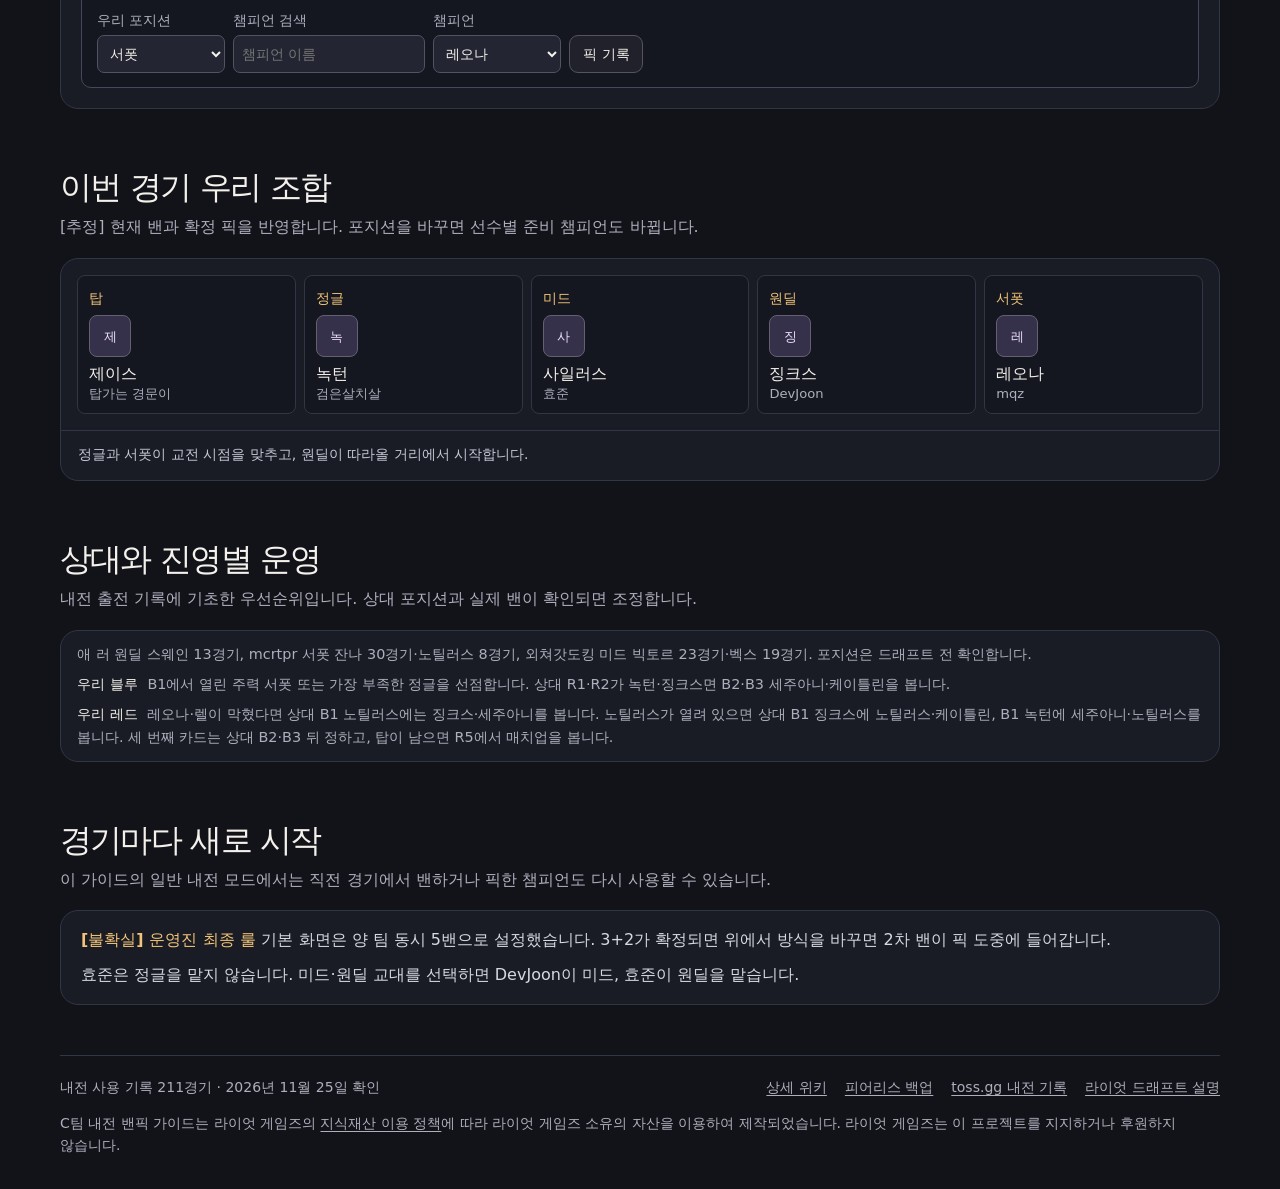
==== commit 3234ea1e: "Make per-game five-ban drafting the default" ====
--- a/index.html
+++ b/index.html
@@ -3,22 +3,21 @@
 <head>
   <meta charset="utf-8">
   <meta name="viewport" content="width=device-width, initial-scale=1">
-  <meta name="description" content="C팀 내전 무자비 피어리스 밴픽 가이드. 표적 밴에 따른 대체 픽과 블루·레드 선픽, 3세트 조합을 확인하세요.">
+  <meta name="description" content="매판 새로 시작하는 C팀 내전 밴픽 플래너. A·B·D팀별 5밴과 블루·레드 교차 픽을 비교하세요.">
   <meta name="theme-color" content="#111319">
   <title>C팀 내전 밴픽 가이드</title>
-  <link rel="stylesheet" href="./styles.css?v=2">
-  <script type="module" src="./app.mjs?v=2"></script>
+  <link rel="stylesheet" href="./styles.css?v=3">
+  <script type="module" src="./app.mjs?v=3"></script>
 </head>
 <body>
   <header class="site-header">
     <div class="container header-inner">
-      <a href="#top" class="wordmark"><span class="team-symbol" aria-hidden="true">C</span> C팀 내전</a>
+      <a href="#top" class="wordmark"><span class="team-symbol" aria-hidden="true">C</span>C팀 내전</a>
       <nav aria-label="페이지 목차">
-        <a href="#simulator">밴 대응</a>
+        <a href="#simulator">5밴 설계</a>
         <a href="#cross-draft">픽 순서</a>
-        <a href="#lineups">세트별 조합</a>
-        <a href="#opponents">상대별 밴</a>
-        <a href="#rules">대회 룰</a>
+        <a href="#lineups">우리 조합</a>
+        <a class="archive-link" href="./fearless/">피어리스 백업</a>
       </nav>
     </div>
   </header>
@@ -26,48 +25,50 @@
   <main id="top" class="container">
     <section class="hero" aria-labelledby="hero-title">
       <div class="hero-copy">
-        <p class="hero-label">무자비 피어리스 · 3전 2선승</p>
+        <p class="hero-label">매판 독립 · 양 팀 5밴</p>
         <h1 id="hero-title">C팀 내전<br><span>밴픽 가이드</span></h1>
-        <p class="hero-description">표적 밴이 들어와도 다음 픽을 바로 정할 수 있게. 지금 막힌 챔피언을 선택해 1~3세트 조합을 확인하세요.</p>
+        <p class="hero-description">A·B·D팀을 상대로 우리 5밴을 고르고, 상대의 표적 밴과 선픽을 반영해 다음 픽을 정하세요.</p>
       </div>
     </section>
 
     <section class="section" id="simulator" aria-labelledby="sim-title">
       <div class="section-heading">
         <div>
-          <h2 id="sim-title">표적 밴 대응</h2>
-          <p>밴되거나 상대가 가져간 챔피언을 선택하세요. 레오나·렐은 기본 시나리오에서 막힌 것으로 가정합니다.</p>
+          <h2 id="sim-title">양 팀 5밴 설계</h2>
+          <p>[추정] 매 경기 밴픽을 새로 시작하는 기준입니다. 우리 추천 5밴과 상대 밴 예시를 각각 골라 비교하세요.</p>
         </div>
-        <button type="button" class="button button-outline" id="share">현재 조합 링크 복사</button>
+        <button type="button" class="button button-outline" id="share">현재 상황 링크 복사</button>
       </div>
-
-      <div class="sim-grid">
-        <div class="panel controls">
-          <div class="preset-bar" id="presets" aria-label="밴 상황 예시"></div>
-          <fieldset><legend>주력 챔피언</legend><div id="target-controls" class="champ-controls wide-controls"></div></fieldset>
-          <fieldset><legend>서포터</legend><div id="support-controls" class="champ-controls"></div></fieldset>
-          <p class="selection-status" id="selection-status" aria-live="polite"></p>
-        </div>
-
-        <aside class="panel draft-order" aria-labelledby="order-title">
-          <div>
-            <h3 id="order-title">1세트 선픽</h3>
-            <p class="small muted">[추정] 상대 픽 입력 전 우선순위</p>
-          </div>
-          <fieldset><legend class="sr-only">우리 진영</legend><div id="side-controls" class="segmented"></div></fieldset>
-          <div id="first-picks"></div>
-          <p id="pick-note" class="small muted"></p>
-          <a class="small cross-link" href="#cross-draft">상대 픽을 반영해서 보기</a>
-        </aside>
+      <div class="panel setup">
+        <fieldset><legend>우리 진영</legend><div id="side-controls" class="segmented"></div></fieldset>
+        <fieldset><legend>상대 팀</legend><div id="opponent-controls" class="segmented"></div></fieldset>
+        <fieldset><legend>밴 방식</legend><div id="format-controls" class="segmented"></div></fieldset>
+        <fieldset><legend>포지션</legend><div id="swap-controls" class="segmented"></div></fieldset>
+        <button type="button" class="button button-outline" id="new-game">새 게임 시작</button>
       </div>
-      <p id="share-status" class="small muted share-status" role="status"></p>
+      <p class="small muted" id="format-note"></p>
+      <div class="ban-design">
+        <section class="panel ban-board" aria-labelledby="our-bans-title">
+          <div class="ban-board-head"><h3 id="our-bans-title">우리 밴</h3><span id="our-count"></span></div>
+          <div id="our-plans" class="preset-bar"></div>
+          <p id="our-note" class="small muted"></p>
+          <div id="our-bans"></div>
+        </section>
+        <section class="panel ban-board" aria-labelledby="enemy-bans-title">
+          <div class="ban-board-head"><h3 id="enemy-bans-title">상대 밴</h3><span id="enemy-count"></span></div>
+          <div id="enemy-plans" class="preset-bar"></div>
+          <p id="enemy-note" class="small muted"></p>
+          <div id="enemy-bans"></div>
+        </section>
+      </div>
+      <p id="ban-status" class="small muted" role="status"></p>
     </section>
 
     <section class="section" id="cross-draft" aria-labelledby="cross-title">
       <div class="section-heading">
         <div>
           <h2 id="cross-title">교차 픽 순서</h2>
-          <p>[불확실] 1세트 토너먼트 드래프트 적용 가정입니다. 위에서 막힌 카드를 체크한 뒤, 양 팀의 선택을 실제 순서대로 입력하세요.</p>
+          <p>양 팀 픽을 차례대로 기록하면 다음 후보가 바뀝니다. 밴이 실제와 다르면 위에서 먼저 수정하세요.</p>
         </div>
       </div>
       <div class="panel cross-panel">
@@ -78,74 +79,56 @@
             <button class="button button-outline" type="button" id="reset-moves">픽 순서 초기화</button>
           </div>
         </div>
-        <details class="initial-bans">
-          <summary>1차 밴 직접 기록</summary>
-          <div class="initial-bans-content">
-            <label class="watch-toggle"><input type="checkbox" id="apply-watch">상대별 추천 1차 밴을 먼저 반영</label>
-            <div id="extra-bans-picker"></div>
-            <div id="extra-bans" class="cross-toolbar"></div>
-          </div>
-        </details>
         <div id="draft-roadmap" class="draft-roadmap" aria-label="양 팀 드래프트 순서"></div>
         <div id="draft-action" class="draft-action"></div>
         <p id="draft-status" class="small muted" role="status"></p>
-      </div>
-      <div class="opening-cases" aria-labelledby="opening-title">
-        <h3 id="opening-title">레드에서 상대 B1 대응</h3>
-        <p class="small muted">[추정] 다른 주력 카드가 열려 있을 때의 R1·R2 예시입니다. 카드를 누르면 기본 밴 가정에서 해당 선픽으로 새 기록을 시작합니다.</p>
-        <div id="opening-cases" class="case-grid"></div>
-      </div>
-      <div class="panel cross-notes">
-        <p><strong>우리 블루</strong> B1을 고른 뒤 상대 R1·R2를 확인하고 B2·B3를 한 묶음으로 결정합니다. 정글과 원딜을 동시에 뺏기면 세주아니·케이틀린을 먼저 봅니다. 2차 밴 후 B4·B5를 고르고 상대 R5가 남습니다.</p>
-        <p><strong>우리 레드</strong> R1·R2에서 두 포지션을 확보하고 상대 B2·B3가 나온 뒤 R3를 결정합니다. 2차 밴 뒤 R4로 남은 급한 포지션을 잡고, 탑을 열어 둔 경우 R5에서 매치업을 봅니다.</p>
       </div>
     </section>
 
     <section class="section" id="lineups" aria-labelledby="lineups-title">
       <div class="section-heading">
         <div>
-          <h2 id="lineups-title">1~3세트 추천 조합</h2>
-          <p>[추정] 선택한 밴과 세트별 아군 픽을 반영한 예시입니다. 매 세트 양 팀의 실제 밴과 픽을 확인하세요.</p>
+          <h2 id="lineups-title">이번 경기 우리 조합</h2>
+          <p>[추정] 현재 밴과 확정 픽을 반영합니다. 포지션을 바꾸면 선수별 준비 챔피언도 바뀝니다.</p>
         </div>
       </div>
-      <div id="plan" class="plan-grid"></div>
+      <div class="panel current-lineup" id="lineup"></div>
     </section>
 
-    <section class="section opponent-section" id="opponents" aria-labelledby="opponents-title">
+    <section class="section" id="opponents" aria-labelledby="opponents-title">
       <div class="section-heading">
         <div>
-          <h2 id="opponents-title">상대별 1세트 밴</h2>
-          <p>[추정] 상대와 진영을 고르면 추천 밴이 바뀝니다. 상대를 고른 경우 여기의 우리 밴도 다음 세트 조합에 반영됩니다.</p>
+          <h2 id="opponents-title">상대와 진영별 운영</h2>
+          <p>내전 출전 기록에 기초한 우선순위입니다. 상대 포지션과 실제 밴이 확인되면 조정합니다.</p>
         </div>
-        <fieldset><legend class="sr-only">상대 팀</legend><div id="opponent-controls" class="segmented opponents"></div></fieldset>
       </div>
-      <div class="panel opponent-panel" id="opponent-bans"></div>
+      <div class="panel cross-notes">
+        <p id="scouting"></p>
+        <p><strong>우리 블루</strong> B1에서 열린 주력 서폿 또는 가장 부족한 정글을 선점합니다. 상대 R1·R2가 녹턴·징크스면 B2·B3 세주아니·케이틀린을 봅니다.</p>
+        <p><strong>우리 레드</strong> 레오나·렐이 막혔다면 상대 B1 노틸러스에는 징크스·세주아니를 봅니다. 노틸러스가 열려 있으면 상대 B1 징크스에 노틸러스·케이틀린, B1 녹턴에 세주아니·노틸러스를 봅니다. 세 번째 카드는 상대 B2·B3 뒤 정하고, 탑이 남으면 R5에서 매치업을 봅니다.</p>
+      </div>
     </section>
 
-    <section class="section rules-section" id="rules" aria-labelledby="rules-title">
+    <section class="section" id="rules" aria-labelledby="rules-title">
       <div class="section-heading">
         <div>
-          <h2 id="rules-title">피어리스 규칙</h2>
-          <p>한 세트의 양 팀 밴 10개와 픽 10개가 같은 시리즈에 누적됩니다. 다음 시리즈에서 초기화합니다.</p>
+          <h2 id="rules-title">경기마다 새로 시작</h2>
+          <p>이 가이드의 일반 내전 모드에서는 직전 경기에서 밴하거나 픽한 챔피언도 다시 사용할 수 있습니다.</p>
         </div>
       </div>
-      <div class="rules-grid">
-        <div class="panel rule-count"><span>1세트 시작</span><strong>0<span>개</span></strong></div>
-        <div class="panel rule-count"><span>2세트 시작</span><strong>20<span>개 금지</span></strong></div>
-        <div class="panel rule-count"><span>3세트 시작</span><strong>40<span>개 금지</span></strong></div>
-      </div>
       <div class="panel rule-detail">
-        <p><strong>[불확실] 대회 드래프트 방식</strong> 토너먼트 드래프트가 적용되면 팀당 3밴 → 3픽 → 2밴 → 2픽입니다. 동시 5밴으로 확정되면 상대별 표의 두 밴 목록을 합쳐 픽 전에 진행합니다.</p>
-        <p>효준은 정글을 맡지 않습니다. 야스오·요네로 전환한 세트는 DevJoon이 미드, 효준이 원딜을 맡습니다.</p>
+        <p><strong>[불확실] 운영진 최종 룰</strong> 기본 화면은 양 팀 동시 5밴으로 설정했습니다. 3+2가 확정되면 위에서 방식을 바꾸면 2차 밴이 픽 도중에 들어갑니다.</p>
+        <p>효준은 정글을 맡지 않습니다. 미드·원딜 교대를 선택하면 DevJoon이 미드, 효준이 원딜을 맡습니다.</p>
       </div>
     </section>
-    <noscript>밴 대응 시뮬레이터를 사용하려면 브라우저에서 JavaScript를 켜 주세요.</noscript>
+    <noscript>인터랙티브 밴픽을 사용하려면 JavaScript를 켜 주세요.</noscript>
   </main>
 
   <footer class="container footer">
     <p>내전 사용 기록 211경기 · 2026년 11월 25일 확인</p>
     <div class="source-links">
-      <a href="https://github.com/mqzkim/c-team-draft/blob/main/guide.md">상세 밴픽 위키</a>
+      <a href="https://github.com/mqzkim/c-team-draft/blob/main/guide.md">상세 위키</a>
+      <a href="./fearless/">피어리스 백업</a>
       <a href="https://toss-gg.pages.dev/sr">toss.gg 내전 기록</a>
       <a href="https://www.leagueoflegends.com/en-sg/news/dev/dev-the-return-of-ranked-5s/">라이엇 드래프트 설명</a>
     </div>
--- a/styles.css
+++ b/styles.css
@@ -235,3 +235,51 @@
 @media (max-width: 340px) {
   .site-header nav { gap: 4px; font-size: .7rem; }
 }
+
+
+.site-header nav a.archive-link { color: var(--gold); }
+.draft-roadmap[data-format="sim"] { grid-template-columns: minmax(80px, 1fr) minmax(0, 4fr) minmax(0, 5fr); }
+.setup { display: flex; flex-wrap: wrap; align-items: end; gap: 10px 18px; padding: 15px 18px; }
+.setup legend { color: var(--muted); font-size: .875rem; font-weight: 700; margin-bottom: 4px; }
+.setup #new-game { margin-left: auto; min-height: 46px; }
+#format-note { margin: 9px 2px 15px; }
+.ban-design { display: grid; grid-template-columns: repeat(2, minmax(0, 1fr)); gap: 14px; }
+.ban-board { padding: 16px; min-width: 0; display: flex; flex-direction: column; gap: 10px; }
+.ban-board-head { display: flex; justify-content: space-between; align-items: center; gap: 8px; }
+.ban-board-head span { color: var(--gold); font-size: .92rem; font-weight: 740; }
+.ban-board .preset-bar { margin: 0; padding-bottom: 10px; }
+.ban-board > p { word-break: keep-all; }
+.ban-slots { list-style: none; display: grid; grid-template-columns: repeat(auto-fit, minmax(82px, 1fr)); gap: 6px; padding: 0; margin-bottom: 10px; }
+.ban-slot { display: flex; min-height: 65px; min-width: 0; position: relative; }
+.ban-chip, .open-ban {
+  width: 100%; display: grid; place-items: center; align-content: center; gap: 4px; text-align: center;
+  border-radius: 8px; border: 1px solid #744950; background: #33232a; color: #f9d5d8;
+  font-weight: 690; font-size: .82rem; padding: 6px 3px; line-height: 1.15; word-break: keep-all;
+}
+.ban-chip .portrait { width: 28px; height: 28px; border-radius: 6px; }
+.ban-chip:hover { border-color: var(--red); }
+.ban-remove { position: absolute; top: 2px; right: 5px; color: #f6a5ad; }
+.open-ban { border: 1px dashed var(--line); background: var(--panel-deep); color: var(--muted); font-weight: 500; }
+#ban-status:empty { display: none; }
+#ban-status { margin-top: 9px; }
+.current-lineup .positions { display: grid; grid-template-columns: repeat(5, minmax(0, 1fr)); gap: 8px; padding: 16px; list-style: none; }
+.position { background: var(--panel-deep); border: 1px solid var(--line); border-radius: 8px; padding: 11px; display: grid; justify-items: start; align-content: start; gap: 6px; min-width: 0; }
+.position .lane-name { color: var(--gold); font-weight: 700; }
+.position .portrait { width: 42px; height: 42px; }
+.confirmed-pick { color: #aadeb9; font-size: .78rem; }
+@media (max-width: 850px) {
+  .ban-slots { grid-template-columns: repeat(auto-fit, minmax(68px, 1fr)); }
+  .draft-roadmap[data-format="sim"] { grid-template-columns: 1fr; }
+}
+@media (max-width: 680px) {
+  .ban-design { grid-template-columns: 1fr; }
+  .setup { padding: 12px; gap: 9px 12px; }
+  .setup #new-game { margin-left: 0; }
+  .current-lineup .positions { grid-template-columns: 1fr; padding: 9px; gap: 5px; }
+  .position { grid-template-columns: 2.1rem 42px 1fr auto; align-items: center; gap: 9px; }
+}
+@media (max-width: 475px) {
+  .ban-board { padding: 12px; }
+  .ban-slots { grid-template-columns: repeat(auto-fit, minmax(53px, 1fr)); }
+  .ban-chip, .open-ban { font-size: .76rem; }
+}
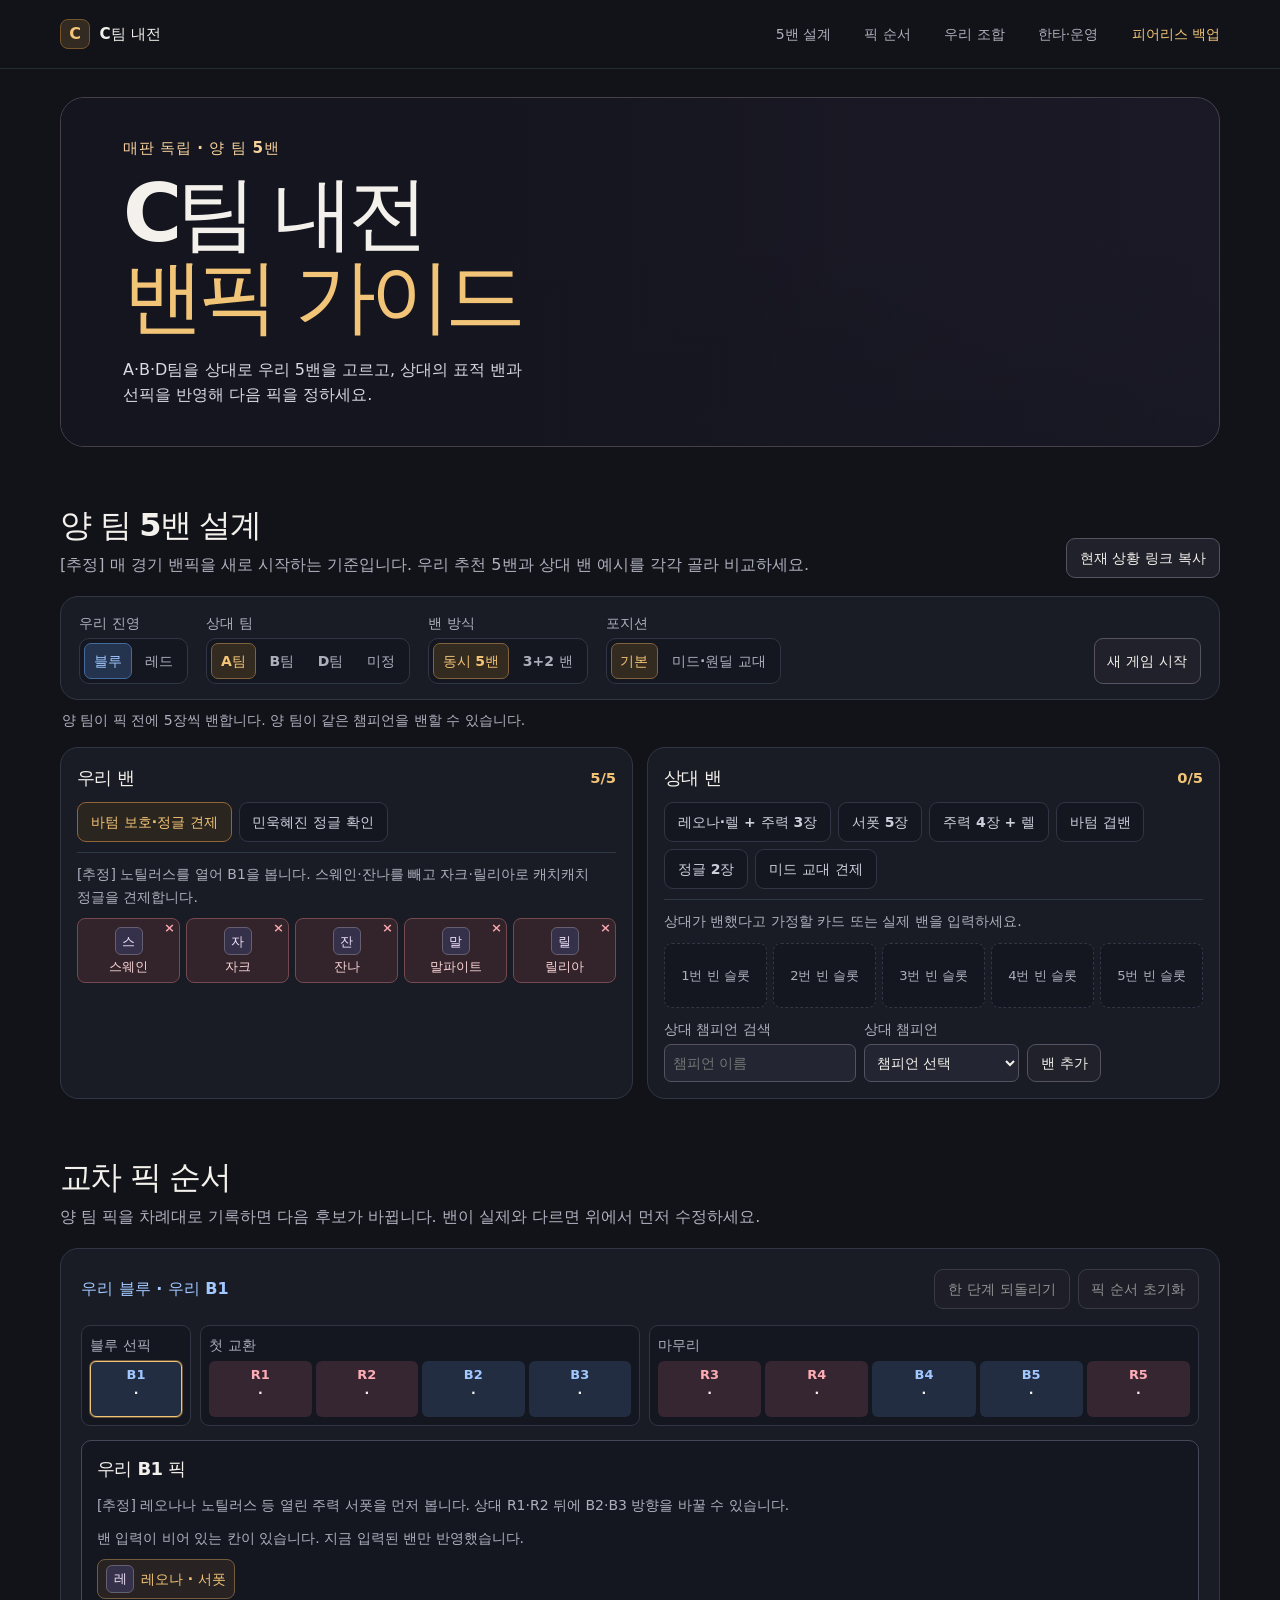
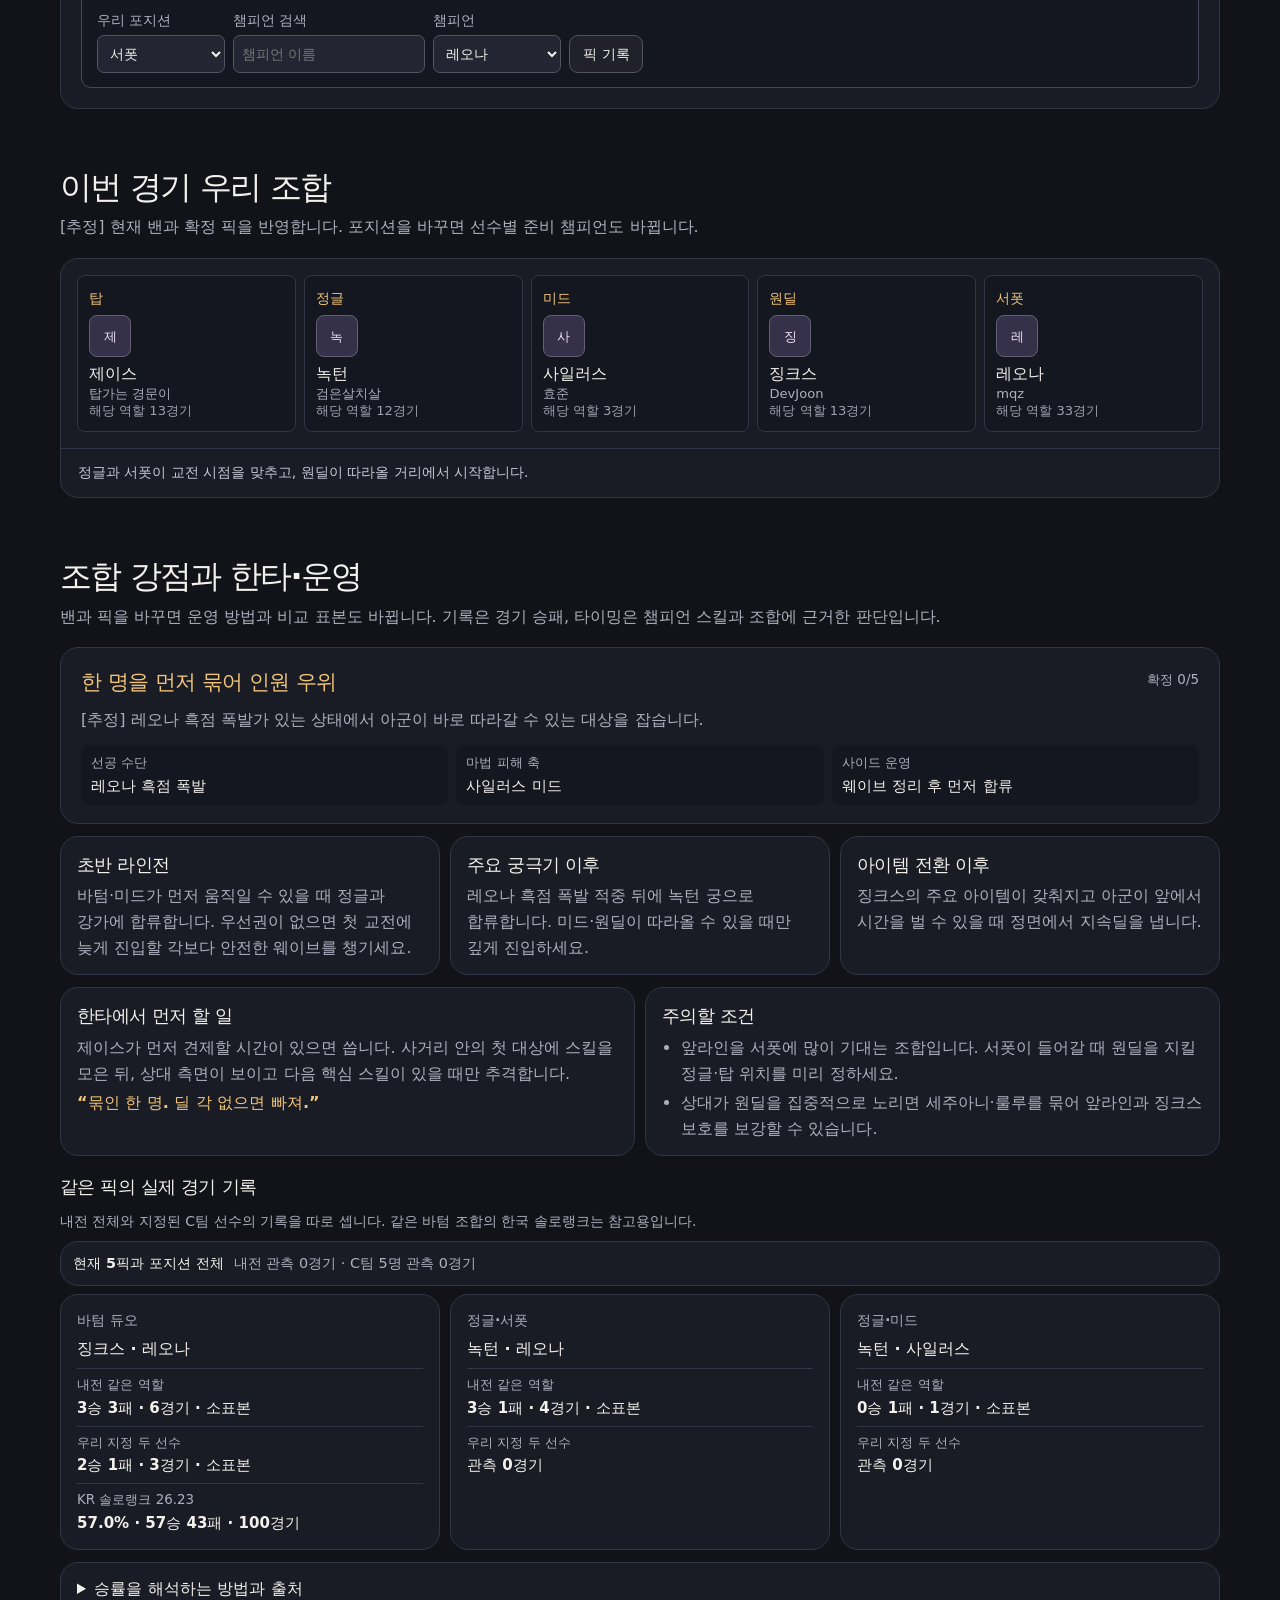
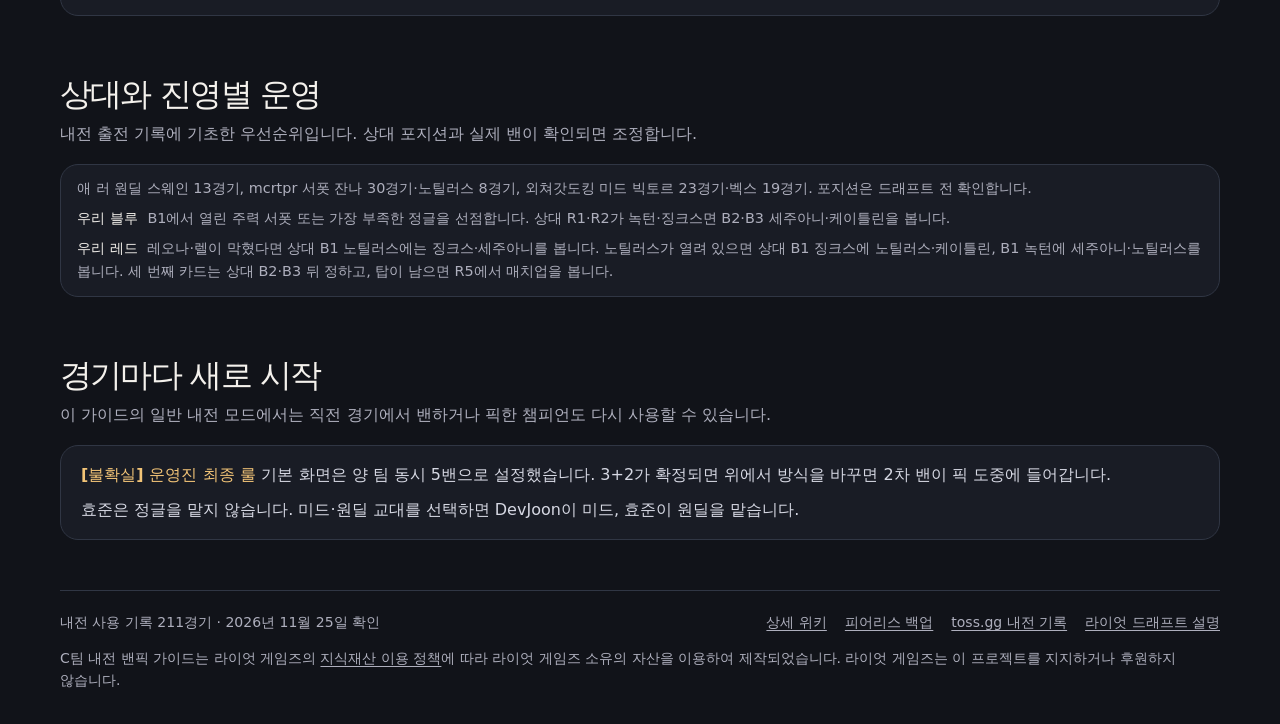
==== commit 2c4e1f77: "Explain draft composition strengths with observed evidence" ====
--- a/index.html
+++ b/index.html
@@ -6,8 +6,8 @@
   <meta name="description" content="매판 새로 시작하는 C팀 내전 밴픽 플래너. A·B·D팀별 5밴과 블루·레드 교차 픽을 비교하세요.">
   <meta name="theme-color" content="#111319">
   <title>C팀 내전 밴픽 가이드</title>
-  <link rel="stylesheet" href="./styles.css?v=3">
-  <script type="module" src="./app.mjs?v=3"></script>
+  <link rel="stylesheet" href="./styles.css?v=4">
+  <script type="module" src="./app.mjs?v=4"></script>
 </head>
 <body>
   <header class="site-header">
@@ -17,6 +17,7 @@
         <a href="#simulator">5밴 설계</a>
         <a href="#cross-draft">픽 순서</a>
         <a href="#lineups">우리 조합</a>
+        <a href="#composition">한타·운영</a>
         <a class="archive-link" href="./fearless/">피어리스 백업</a>
       </nav>
     </div>
@@ -95,6 +96,25 @@
       <div class="panel current-lineup" id="lineup"></div>
     </section>
 
+    <section class="section" id="composition" aria-labelledby="composition-title">
+      <div class="section-heading">
+        <div>
+          <h2 id="composition-title">조합 강점과 한타·운영</h2>
+          <p>밴과 픽을 바꾸면 운영 방법과 비교 표본도 바뀝니다. 기록은 경기 승패, 타이밍은 챔피언 스킬과 조합에 근거한 판단입니다.</p>
+        </div>
+      </div>
+      <div id="composition-report"></div>
+      <details class="panel evidence-details">
+        <summary>승률을 해석하는 방법과 출처</summary>
+        <div id="validation"></div>
+        <p>내전 표본은 2026년 6월 19일부터 11월 25일까지 협곡 211경기입니다. 5픽은 포지션까지 같은 조합, 부분 조합은 같은 팀의 해당 포지션 기록을 셉니다. 10경기 미만은 승패 건수로 표시합니다. 경기별 팀 전력과 상대 조합이 섞여 있고, 구간별 골드·한타 이벤트는 보유 표본에서 확인하지 못했습니다.</p>
+        <p>한국 솔로랭크는 11월 21일 저장한 26.23 패치 29,826경기 중 해당 바텀 조합만 집계했습니다. 수집 기준 계정의 범위가 있으며 경기 당시 티어는 확인되지 않았습니다. Trackimo의 11월 25일 전 서버·전 티어 랭크 집계에서 징크스·노틸러스는 33,457경기 50.4%였습니다. 큐·지역·표본이 다른 만큼 내전 전적과 합산하지 않습니다.</p>
+        <p class="source-links"><a href="https://toss-gg.pages.dev/sr">toss.gg 내전 기록</a><a href="https://trackimo.lol/champions/jinx/bot/duos?with=nautilus">Trackimo 바텀 통계</a><a href="https://developer.riotgames.com/docs/lol#data-dragon">Riot 스킬·데이터</a></p>
+        <p>한타 안내는 라이엇 스킬과 커뮤니티의 정면 한타·포킹·보호형 운영 설명을 대조해 작성했습니다. 커뮤니티 자료는 실행 팁의 근거로 썼습니다.</p>
+        <p class="source-links"><a href="https://mobalytics.gg/lol/guides/everything-you-need-to-know-about-team-comps-and-teamfighting">Mobalytics 조합 가이드</a><a href="https://www.reddit.com/r/summonerschool/comments/1lwkeyk/">Summoner School 조합 토론</a><a href="https://m.inven.co.kr/site/lol/manualtool.php?champnum=116&amp;filter=memnick&amp;idx=134969&amp;p=1&amp;pg=10&amp;season=13&amp;vtype=mobile">인벤 징크스 카이팅 공략</a></p>
+      </details>
+    </section>
+
     <section class="section" id="opponents" aria-labelledby="opponents-title">
       <div class="section-heading">
         <div>
--- a/styles.css
+++ b/styles.css
@@ -283,3 +283,42 @@
   .ban-slots { grid-template-columns: repeat(auto-fit, minmax(53px, 1fr)); }
   .ban-chip, .open-ban { font-size: .76rem; }
 }
+
+#composition-report { display: grid; gap: 12px; }
+.report-brief { padding: 18px 20px; }
+.report-head { display: flex; justify-content: space-between; align-items: start; gap: 8px; margin-bottom: 7px; }
+.report-head h3 { color: var(--gold); font-size: 1.3rem; }
+.report-status { color: var(--muted); white-space: nowrap; font-size: .84rem; margin-top: 3px; }
+.report-signals { display: grid; grid-template-columns: repeat(3, minmax(0, 1fr)); gap: 8px; margin: 13px 0 0; }
+.report-signals > div { background: var(--panel-deep); border-radius: 8px; padding: 7px 10px; }
+.report-signals dt, .record-list dt { color: var(--muted); font-size: .84rem; }
+.report-signals dd, .record-list dd { margin: 0; font-weight: 690; font-size: .94rem; overflow-wrap: anywhere; }
+.report-grid { display: grid; grid-template-columns: repeat(3, minmax(0, 1fr)); gap: 10px; }
+.report-pair { grid-template-columns: repeat(2, minmax(0, 1fr)); }
+.report-card { padding: 14px 16px; min-width: 0; }
+.report-card p { margin-top: 4px; word-break: keep-all; }
+.report-call { color: var(--gold); font-weight: 700; }
+.report-risks { padding-left: 1.2rem; margin: 4px 0 0; color: var(--muted); word-break: keep-all; }
+.report-risks li + li { margin-top: 4px; }
+.report-evidence { display: grid; gap: 8px; padding-top: 5px; }
+.exact-note { color: var(--muted); padding: 10px 12px; font-size: .9rem; word-break: keep-all; }
+.exact-note strong { color: var(--ink); padding-right: .3rem; }
+.report-card h4 { margin: 0; font-size: .9rem; color: var(--muted); }
+.record-pair { font-weight: 720; font-size: 1rem; }
+.record-list { display: grid; gap: 6px; margin: 7px 0 0; }
+.record-list > div { padding-top: 5px; border-top: 1px solid var(--line); }
+.evidence-details { padding: 13px 16px; margin-top: 12px; color: var(--muted); }
+.evidence-details summary { color: var(--ink); cursor: pointer; font-weight: 700; }
+.evidence-details p { margin-top: 8px; word-break: keep-all; }
+.comfort { opacity: .9; }
+@media (max-width: 680px) {
+  .report-brief, .report-card { padding: 12px 13px; }
+  .report-signals { grid-template-columns: 1fr; }
+  .report-signals > div { display: flex; flex-wrap: wrap; justify-content: space-between; gap: 4px 10px; }
+  .report-grid, .report-pair { grid-template-columns: 1fr; gap: 7px; }
+  .record-list > div { display: flex; flex-wrap: wrap; justify-content: space-between; gap: 2px 10px; }
+  .record-list dd { font-size: .875rem; }
+}
+@media (max-width: 340px) {
+  .site-header nav { flex-wrap: wrap; justify-content: flex-end; }
+}
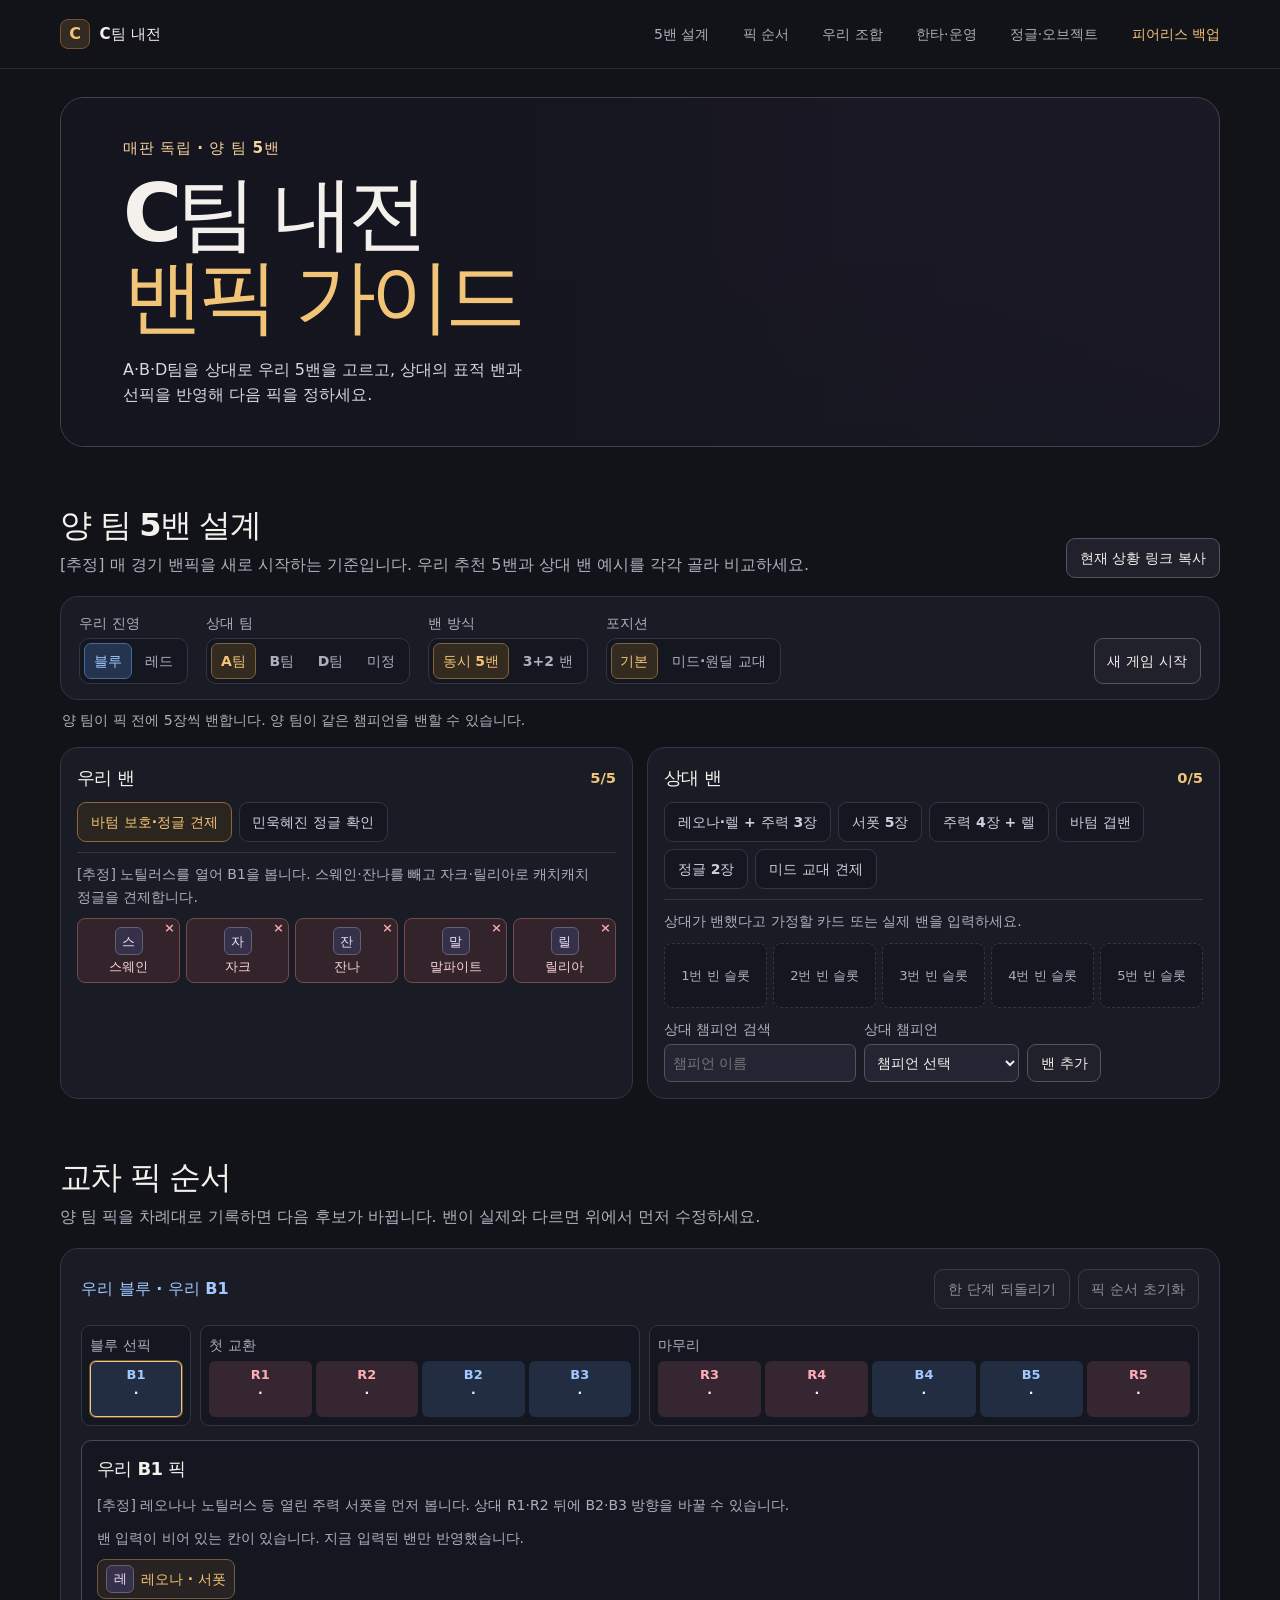
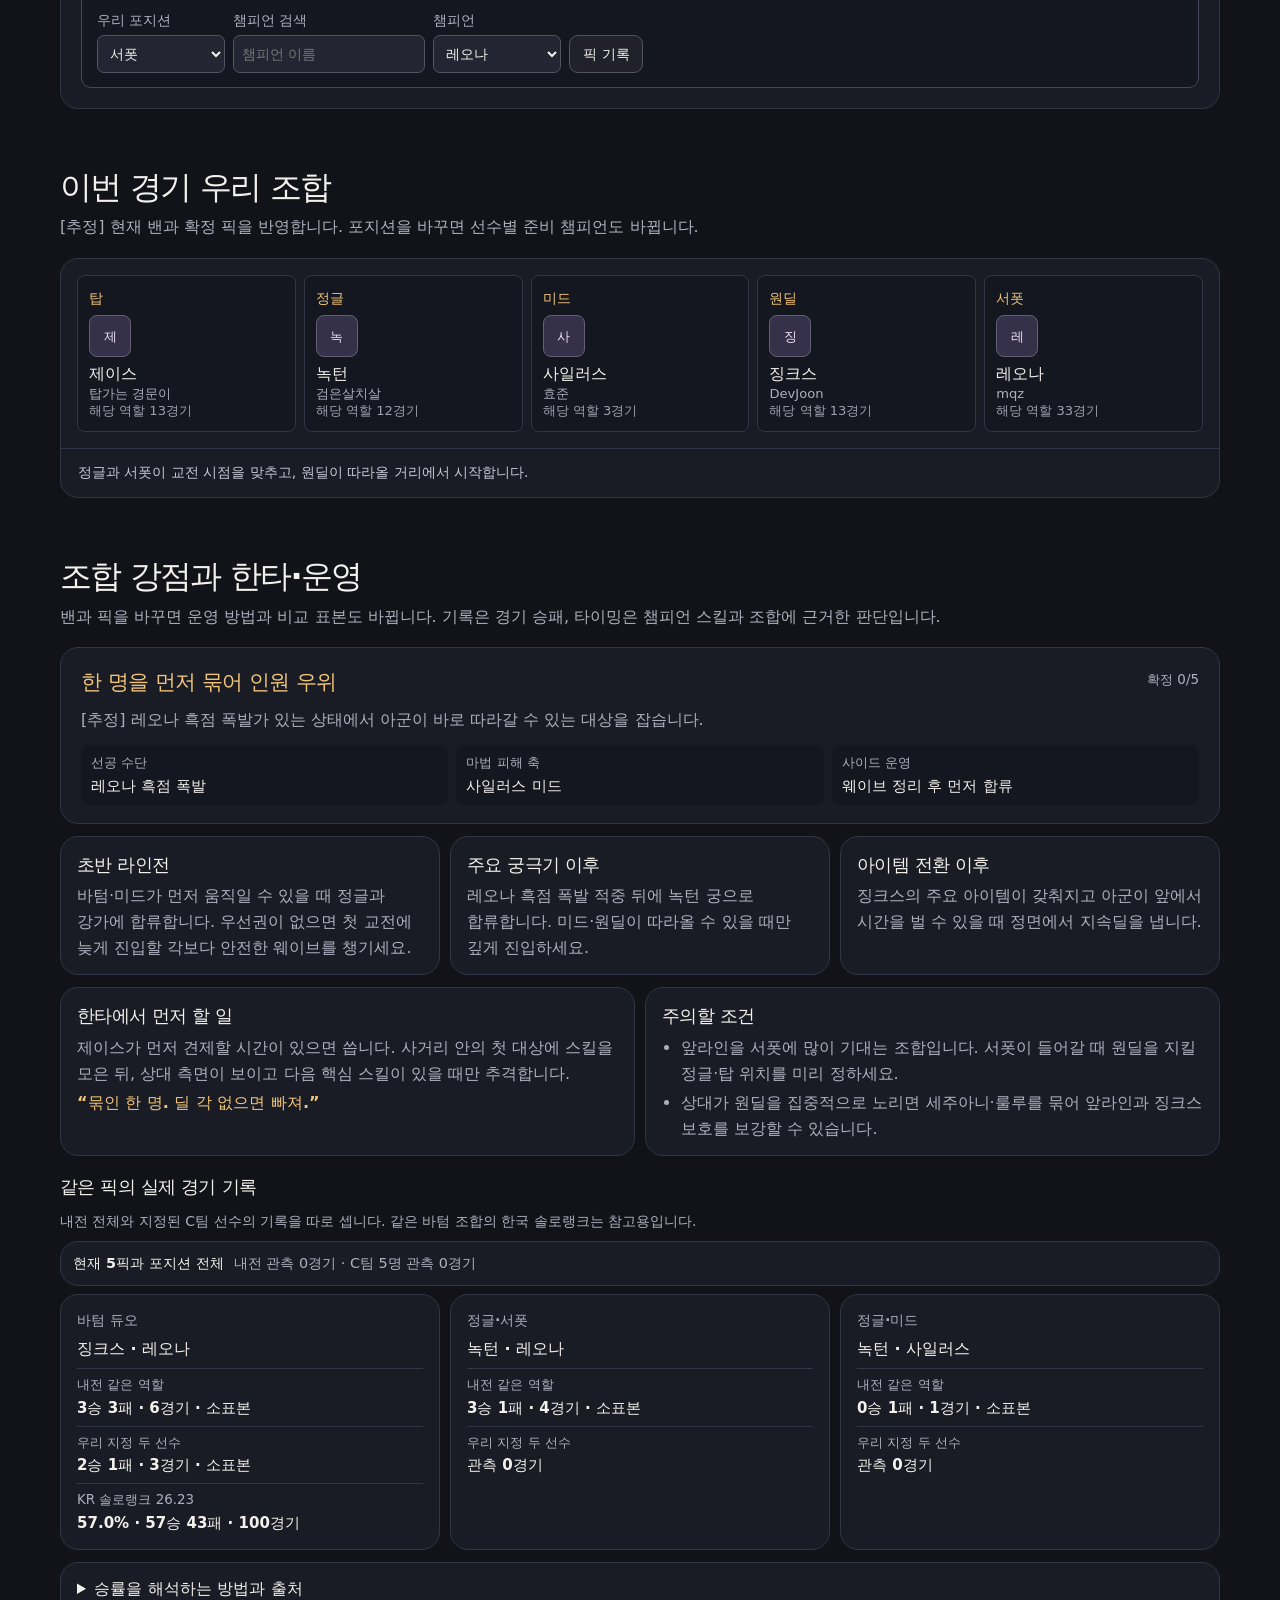
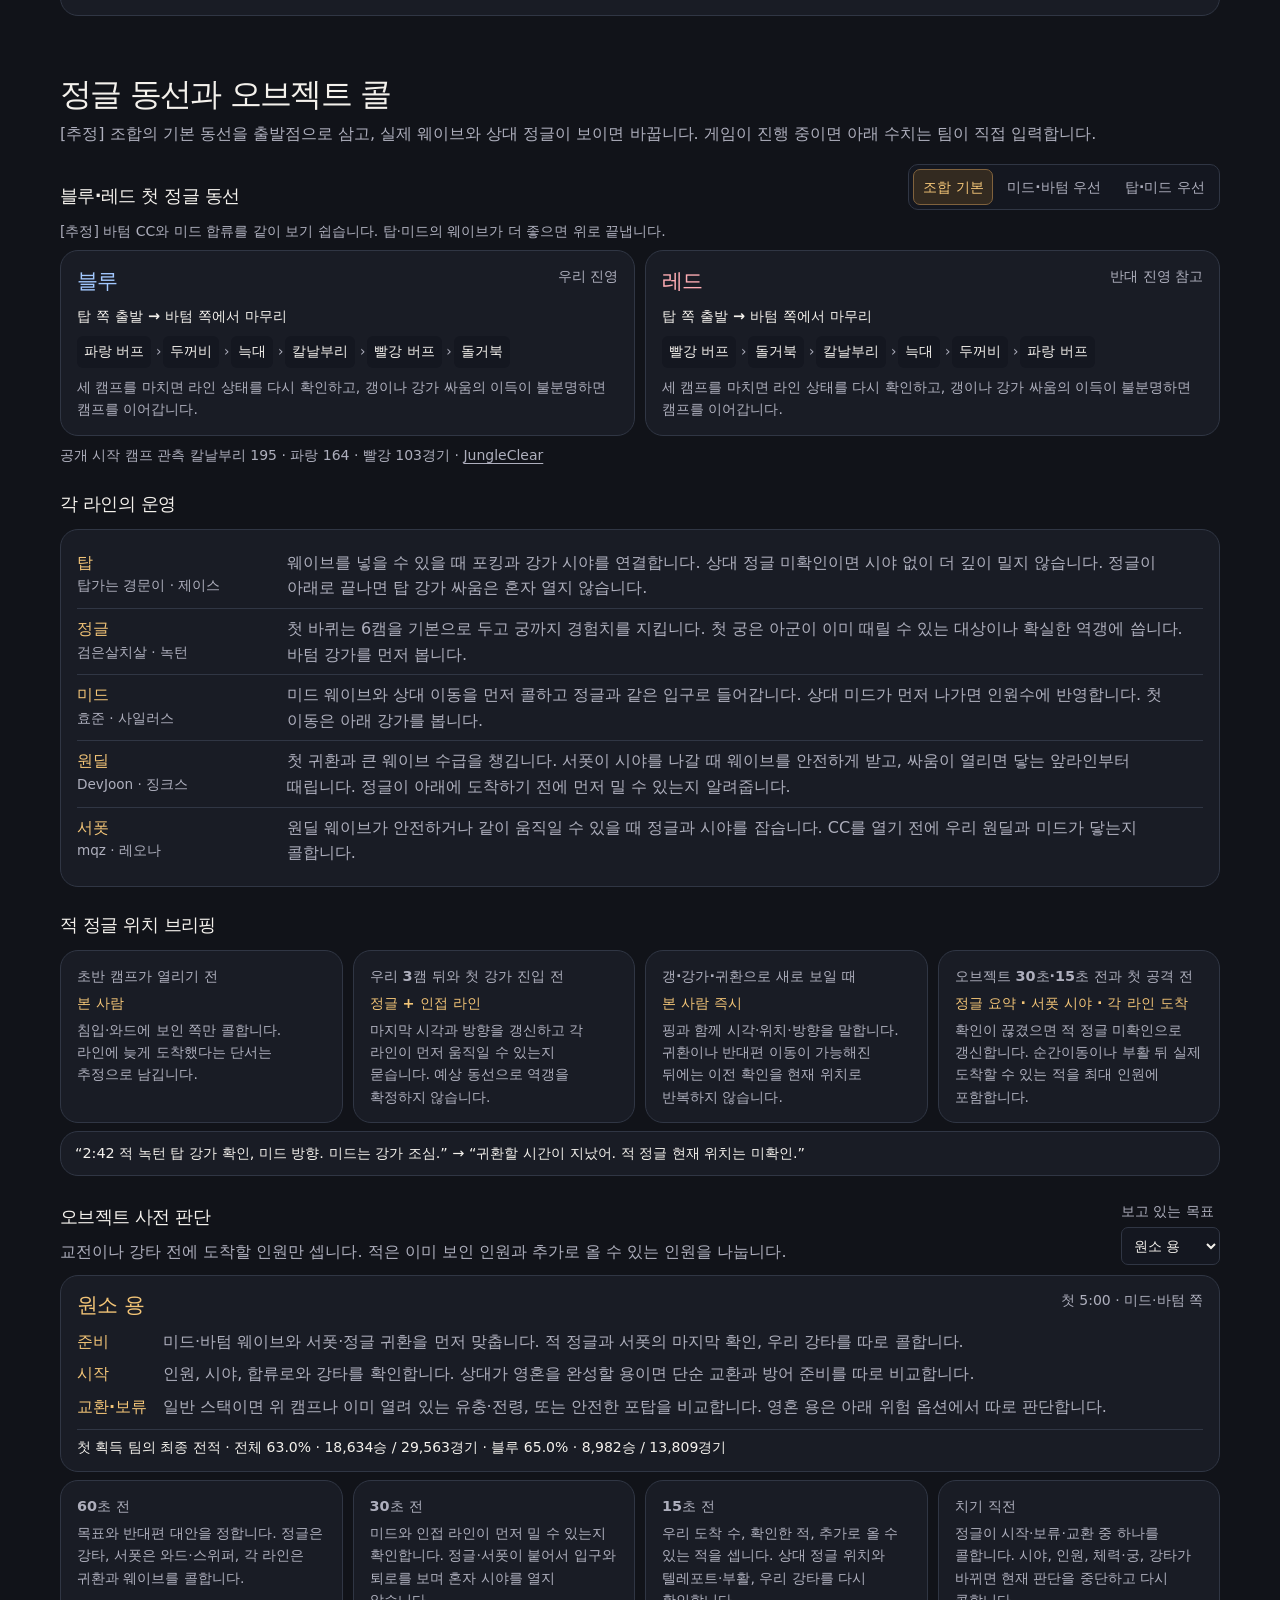
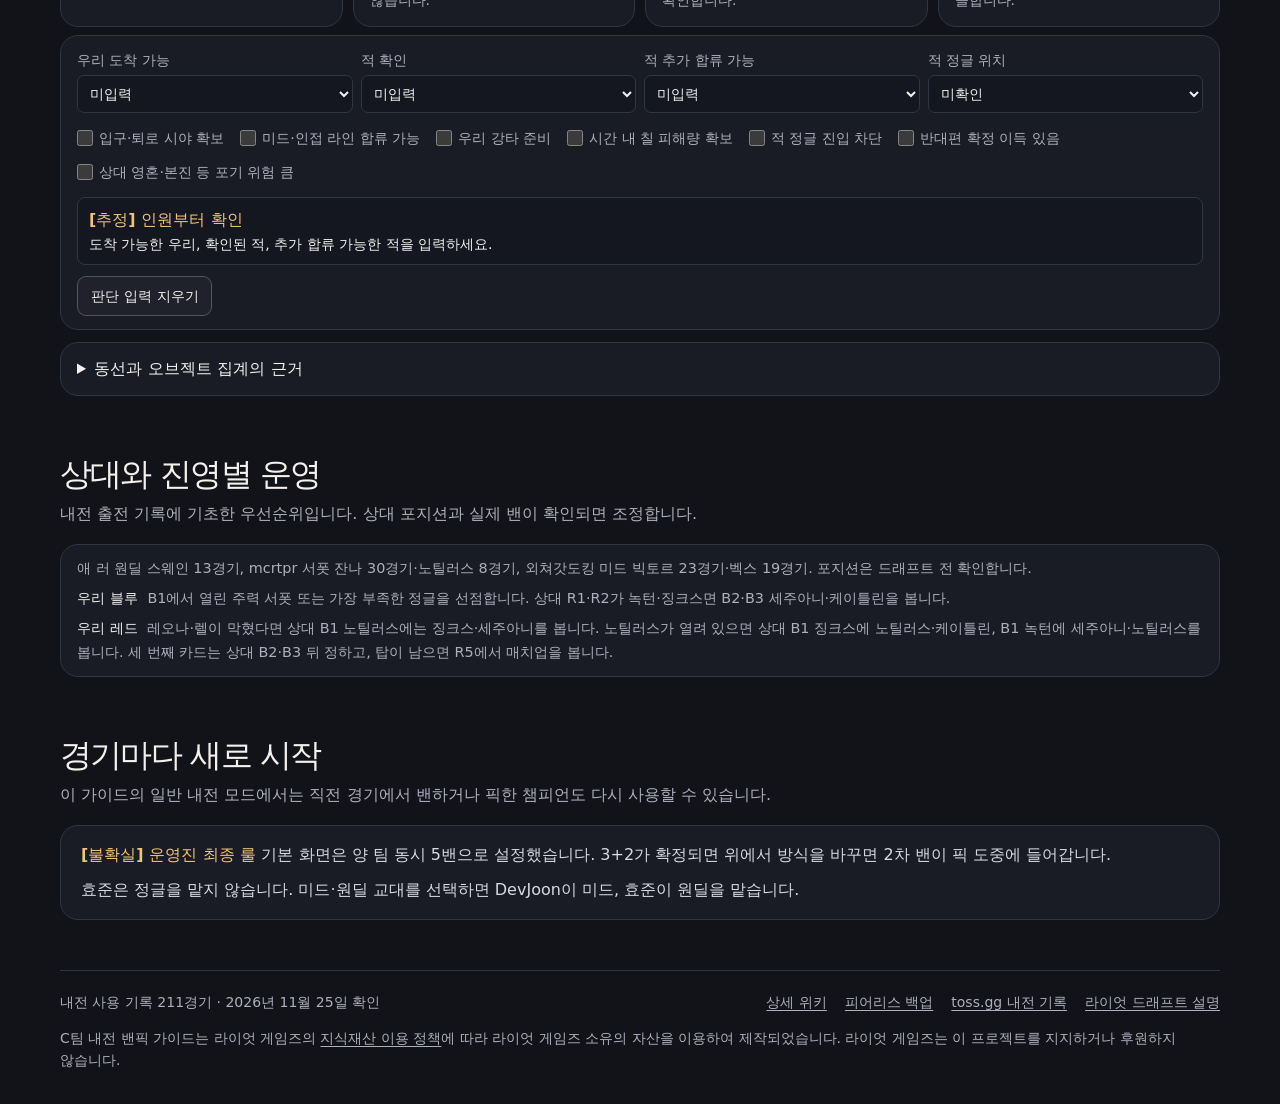
==== commit 1c3cc5b0: "Add side-aware jungle routes and objective briefing" ====
--- a/index.html
+++ b/index.html
@@ -6,8 +6,8 @@
   <meta name="description" content="매판 새로 시작하는 C팀 내전 밴픽 플래너. A·B·D팀별 5밴과 블루·레드 교차 픽을 비교하세요.">
   <meta name="theme-color" content="#111319">
   <title>C팀 내전 밴픽 가이드</title>
-  <link rel="stylesheet" href="./styles.css?v=4">
-  <script type="module" src="./app.mjs?v=4"></script>
+  <link rel="stylesheet" href="./styles.css?v=5">
+  <script type="module" src="./app.mjs?v=5"></script>
 </head>
 <body>
   <header class="site-header">
@@ -18,6 +18,7 @@
         <a href="#cross-draft">픽 순서</a>
         <a href="#lineups">우리 조합</a>
         <a href="#composition">한타·운영</a>
+        <a href="#macro">정글·오브젝트</a>
         <a class="archive-link" href="./fearless/">피어리스 백업</a>
       </nav>
     </div>
@@ -115,6 +116,68 @@
       </details>
     </section>
 
+    <section class="section" id="macro" aria-labelledby="macro-title">
+      <div class="section-heading">
+        <div>
+          <h2 id="macro-title">정글 동선과 오브젝트 콜</h2>
+          <p>[추정] 조합의 기본 동선을 출발점으로 삼고, 실제 웨이브와 상대 정글이 보이면 바꿉니다. 게임이 진행 중이면 아래 수치는 팀이 직접 입력합니다.</p>
+        </div>
+      </div>
+      <div class="macro-block">
+        <div class="section-heading macro-heading">
+          <h3>블루·레드 첫 정글 동선</h3>
+          <fieldset><legend class="sr-only">첫 동선 우선 합류</legend><div class="segmented" id="macro-route"></div></fieldset>
+        </div>
+        <div id="macro-routes"></div>
+      </div>
+      <div class="macro-block">
+        <h3 class="macro-heading">각 라인의 운영</h3>
+        <div id="macro-lines" class="panel lane-orders"></div>
+      </div>
+      <div class="macro-block">
+        <h3 class="macro-heading">적 정글 위치 브리핑</h3>
+        <div id="macro-tracking" class="report-grid call-grid"></div>
+        <p class="panel call-example">“2:42 적 녹턴 탑 강가 확인, 미드 방향. 미드는 강가 조심.” → “귀환할 시간이 지났어. 적 정글 현재 위치는 미확인.”</p>
+      </div>
+      <div class="macro-block" id="objective-planner">
+        <div class="section-heading macro-heading">
+          <div>
+            <h3>오브젝트 사전 판단</h3>
+            <p>교전이나 강타 전에 도착할 인원만 셉니다. 적은 이미 보인 인원과 추가로 올 수 있는 인원을 나눕니다.</p>
+          </div>
+          <label class="macro-select">보고 있는 목표<select id="objective-select"></select></label>
+        </div>
+        <div class="panel objective-brief" id="objective-brief"></div>
+        <div class="report-grid call-grid" id="objective-calls"></div>
+        <form class="panel objective-check" id="objective-form" aria-label="오브젝트 인원·시야·강타 확인">
+          <div class="objective-counts">
+            <label class="macro-select">우리 도착 가능<select name="allies"></select></label>
+            <label class="macro-select">적 확인<select name="enemy"></select></label>
+            <label class="macro-select">적 추가 합류 가능<select name="possible"></select></label>
+            <label class="macro-select">적 정글 위치<select name="location"><option value="unknown">미확인</option><option value="near">근처·합류 가능</option><option value="away">교전 전 합류 불가 확인</option></select></label>
+          </div>
+          <div class="objective-flags">
+            <label><input type="checkbox" name="vision">입구·퇴로 시야 확보</label>
+            <label><input type="checkbox" name="priority">미드·인접 라인 합류 가능</label>
+            <label><input type="checkbox" name="smite">우리 강타 준비</label>
+            <label><input type="checkbox" name="finish">시간 내 칠 피해량 확보</label>
+            <label><input type="checkbox" name="zone">적 정글 진입 차단</label>
+            <label><input type="checkbox" name="trade">반대편 확정 이득 있음</label>
+            <label><input type="checkbox" name="critical">상대 영혼·본진 등 포기 위험 큼</label>
+          </div>
+          <div class="objective-result" id="objective-result" aria-live="polite"></div>
+          <button type="reset" class="button button-outline">판단 입력 지우기</button>
+        </form>
+      </div>
+      <details class="panel evidence-details">
+        <summary>동선과 오브젝트 집계의 근거</summary>
+        <p>바위 게 2:55, 바론 20:00은 일반 협곡 26.1 변경을 적용했습니다. 유충 8:00과 전령 15:00은 일반 협곡 일정입니다. 대회 중 재등장 시간은 인게임 타이머를 우선 확인하세요.</p>
+        <p>JungleClear의 시작 캠프는 전 지역 에메랄드 이상 26.21·26.22 표본에서 1:00 위치로 분류한 기록입니다. 이 수치에 이후 이동 순서나 내전 성과는 들어 있지 않습니다. 위 동선은 캠프 위치, 챔피언 도구, 라인 합류에 맞춘 출발안입니다.</p>
+        <p>한국 솔로랭크 26.23 표본 29,826경기의 첫 목표 획득과 최종 승리의 관계를 집계했습니다. 첫 획득 기록이 있는 경기만 분모에 넣었습니다. 앞서 가는 팀이 먼저 오브젝트를 먹는 영향도 있으므로 아래 콜 절차와 별도로 봅니다.</p>
+        <p class="source-links"><a href="https://www.leagueoflegends.com/en-us/news/game-updates/patch-26-1-notes/">라이엇 26.1 협곡 일정</a><a href="https://www.leagueoflegends.com/en-gb/news/game-updates/patch-25-09-notes/">라이엇 유충·전령 일정</a><a href="https://www.leagueoflegends.com/en-gb/news/game-updates/patch-9-23-notes/#elemental-drakes">라이엇 용 일정</a><a href="https://developer.riotgames.com/apis#match-v5">Riot Match-v5</a><a href="https://mid.gg/guides/objective-control">MID.GG 오브젝트 준비</a></p>
+      </details>
+    </section>
+
     <section class="section" id="opponents" aria-labelledby="opponents-title">
       <div class="section-heading">
         <div>
--- a/styles.css
+++ b/styles.css
@@ -322,3 +322,56 @@
 @media (max-width: 340px) {
   .site-header nav { flex-wrap: wrap; justify-content: flex-end; }
 }
+
+.macro-block + .macro-block { margin-top: 24px; }
+.macro-heading { margin-bottom: 10px; }
+.macro-route-grid { display: grid; grid-template-columns: repeat(2, minmax(0, 1fr)); gap: 10px; margin-top: 7px; }
+.route-card .route-blue { color: var(--blue); }
+.route-card .route-red { color: var(--red); }
+.route-direction { font-weight: 700; font-size: .9rem; }
+.route-steps { padding: 0; margin: 8px 0; list-style: none; display: flex; flex-wrap: wrap; gap: 5px 12px; }
+.route-steps li { padding: 5px 7px; border-radius: 6px; background: var(--panel-deep); font-size: .85rem; position: relative; }
+.route-steps li:not(:last-child)::after { content: "›"; position: absolute; right: -10px; color: var(--muted); }
+.macro-sample { margin-top: 8px; word-break: keep-all; }
+.lane-orders, .objective-brief, .objective-check { padding: 13px 16px; }
+.lane-order { display: grid; grid-template-columns: minmax(138px, .85fr) 4fr; gap: 8px 15px; padding: 7px 0; }
+.lane-order + .lane-order { border-top: 1px solid var(--line); }
+.lane-order-name { display: grid; align-content: start; }
+.lane-order-name strong, .call-owner { color: var(--gold); }
+.lane-order-name small { font-size: .85rem; color: var(--muted); }
+.lane-order p, .call-example, .objective-advice dd { word-break: keep-all; }
+.call-grid { grid-template-columns: repeat(4, minmax(0, 1fr)); }
+.call-owner { font-size: .9rem; font-weight: 690; }
+.call-example { padding: 10px 14px; margin-top: 8px; font-size: .9rem; }
+.macro-select { display: grid; gap: 4px; color: var(--muted); font-size: .875rem; }
+.macro-select select { background: var(--panel-deep); color: var(--ink); border: 1px solid var(--line); border-radius: 7px; min-height: 38px; width: 100%; max-width: 100%; padding: .35rem .5rem; font: inherit; }
+.objective-advice { display: grid; gap: 7px; margin: 6px 0 0; }
+.objective-advice > div { display: grid; grid-template-columns: 5rem 1fr; gap: 6px; }
+.objective-advice dt { font-weight: 710; color: var(--gold); }
+.objective-advice dd { margin: 0; color: var(--muted); }
+.objective-history { margin-top: 9px; color: var(--ink); border-top: 1px solid var(--line); padding-top: 6px; }
+#objective-calls, .objective-check { margin-top: 8px; }
+.objective-check { display: grid; gap: 11px; }
+.objective-counts { display: grid; grid-template-columns: repeat(4, minmax(0, 1fr)); gap: 8px; }
+.objective-flags { display: flex; flex-wrap: wrap; gap: 6px 16px; }
+.objective-flags > label { color: var(--muted); font-size: .875rem; display: flex; align-items: center; gap: 6px; min-height: 28px; }
+.objective-flags input { accent-color: var(--gold); margin: 0; width: 16px; height: 16px; }
+.objective-result { border-radius: 8px; background: var(--panel-deep); padding: 9px 11px; border: 1px solid var(--line); }
+.objective-result strong { color: var(--gold); }
+.objective-result[data-status="go"] { border-color: #5b8969; }
+.objective-result[data-status="go"] strong { color: #aadeb9; }
+.objective-result[data-status="trade"] { border-color: #6982a0; }
+.objective-result[data-status="trade"] strong { color: var(--blue); }
+.objective-check > button { justify-self: start; }
+@media (max-width: 850px) {
+  .call-grid { grid-template-columns: repeat(2, minmax(0, 1fr)); }
+}
+@media (max-width: 680px) {
+  .site-header nav { flex-wrap: wrap; justify-content: flex-end; }
+  .macro-route-grid, .lane-order { grid-template-columns: 1fr; }
+  .lane-order { gap: 4px; }
+  .objective-counts { grid-template-columns: repeat(2, minmax(0, 1fr)); }
+}
+@media (max-width: 390px) {
+  .call-grid { grid-template-columns: 1fr; }
+}
